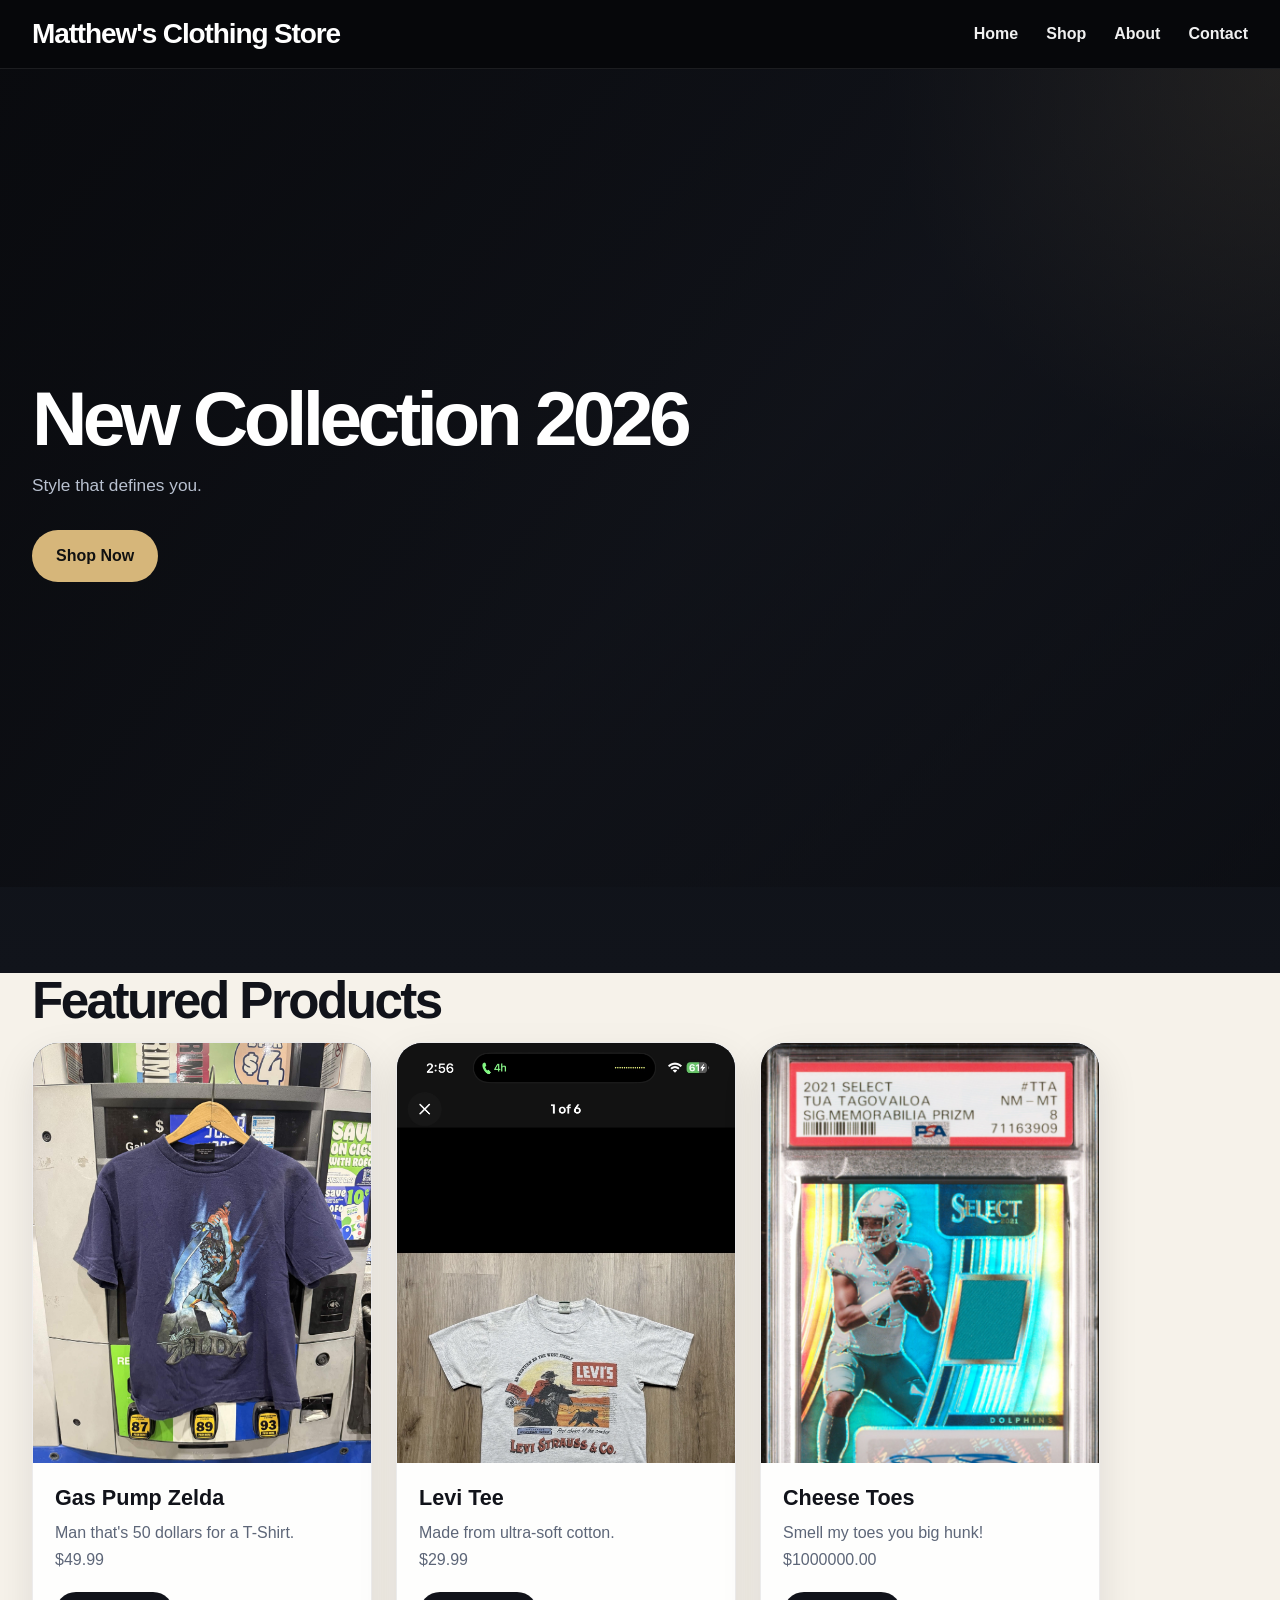
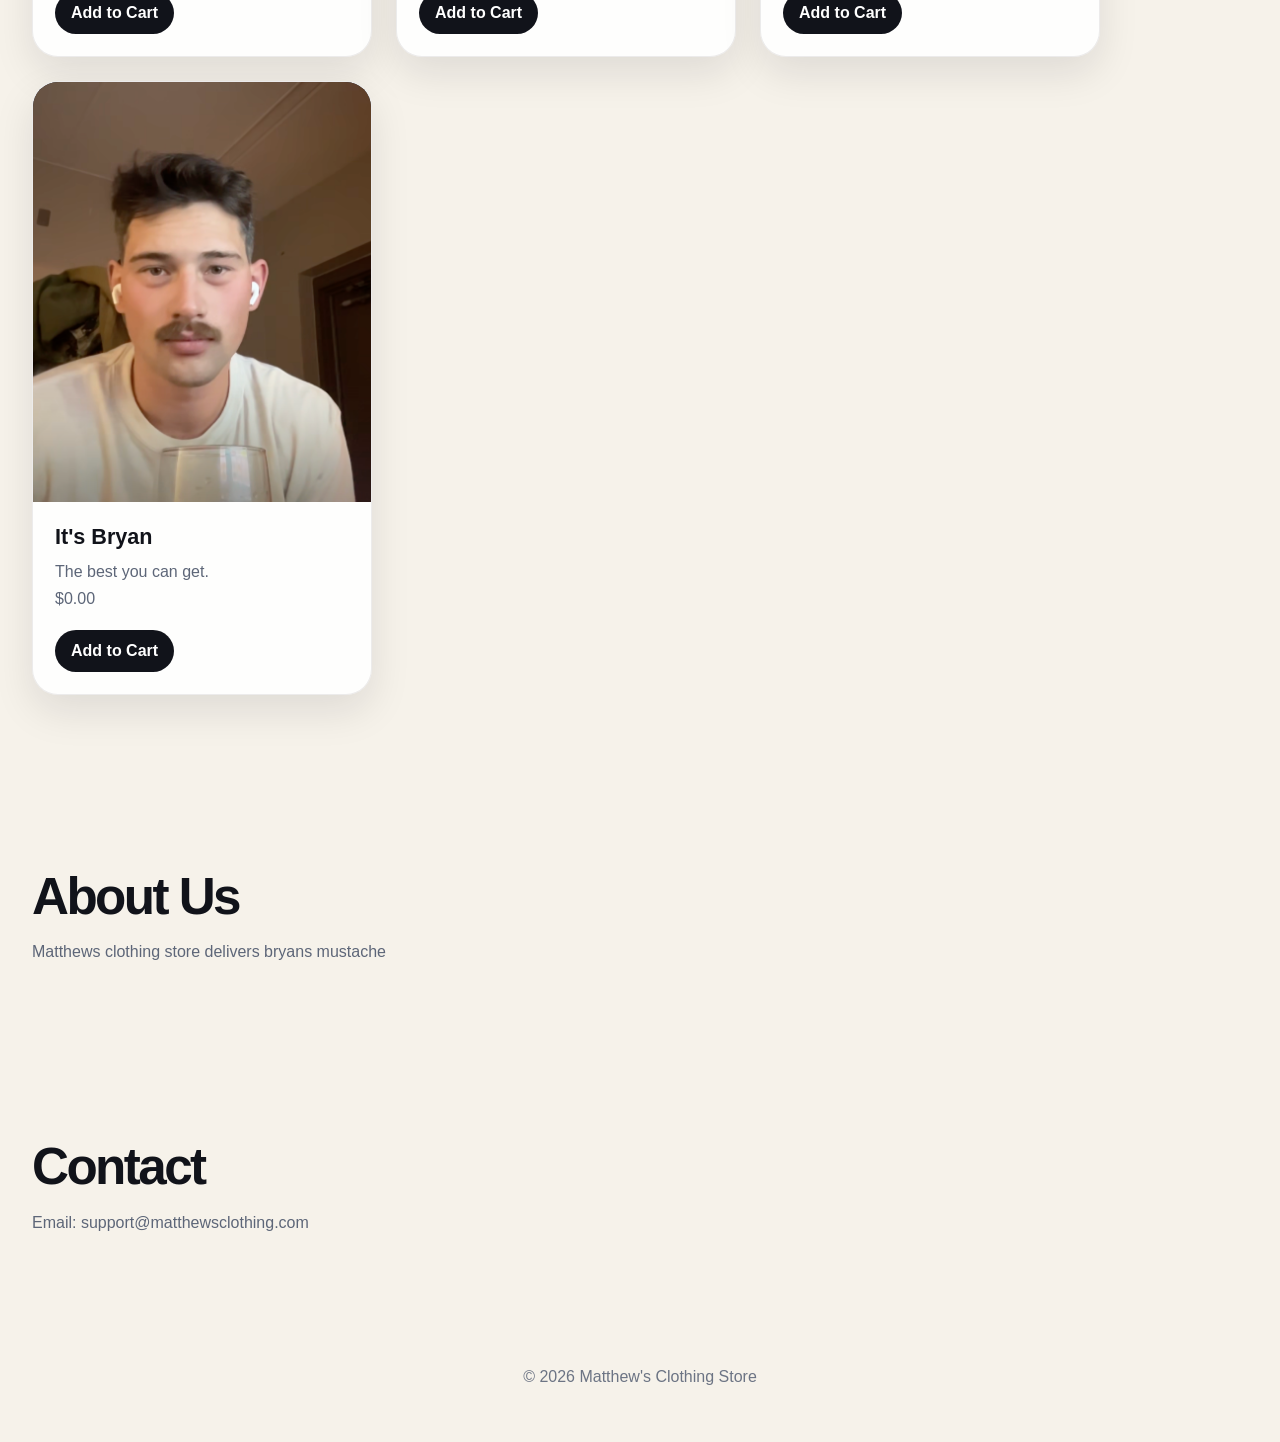
==== index.html @ f65e83a7 "hryhr" ====
<!DOCTYPE html>
<html lang="en">
<head>
  <meta charset="UTF-8">
  <meta name="viewport" content="width=device-width, initial-scale=1.0">
  <title>Matthew's Clothing Store</title>
  <link rel="stylesheet" href="styles.css">
</head>
<body>

<header>
  <h1>Matthew's Clothing Store</h1>
  <button id="menuToggle" aria-label="Open navigation" aria-expanded="false">☰</button>
  <nav id="siteNav">
    <a href="#">Home</a>
    <a href="#products">Shop</a>
    <a href="#about">About</a>
    <a href="#contact">Contact</a>
  </nav>
</header>

<!-- HERO SECTION WITH OVERLAY -->
<section class="hero">
  <div class="overlay"></div>
  <h2>New Collection 2026</h2>
  <p>Style that defines you.</p>
  <button onclick="scrollToProducts()">Shop Now</button>
</section>

<!-- PRODUCTS -->
<section id="products">
  <h2>Featured Products</h2>
  <div class="product-grid">
    <div class="product">
      <img src="images/gas pump.jpg" alt="Featured product" loading="lazy">
      <h3>Featured Item</h3>
      <p>$49.99</p>
      <button>Add to Cart</button>
    </div>

    <!-- Duplicate this block or add more products as needed -->
    <div class="product">
      <img src="images/pic1.png" alt="Another product" loading="lazy">
      <h3>Another Item</h3>
      <p>$59.99</p>
      <button>Add to Cart</button>
    </div>
  </div>
</section>

<!-- ABOUT -->
<section id="about">
  <h2>About Us</h2>
  <p>Matthews clothing store delivers bryans mustache</p>
</section>

<!-- CONTACT -->
<section id="contact">
  <h2>Contact</h2>
  <p>Email: support@matthewsclothing.com</p>
</section>

<footer>
  <p>© 2026 Matthew's Clothing Store</p>
</footer>

<script src="script.js"></script>
</body>
</html>
---- styles.css ----
:root {
    --bg: #0a0a0c;
    --bg-soft: #121317;
    --panel: #151821;
    --panel-2: #1b1f2a;
    --text: #f5f7fb;
    --muted: #b8c0cf;
    --dark-text: #11131a;
    --dark-muted: #5d6678;
    --accent: #d6b67a;
    --accent-hover: #e6c992;
    --line: rgba(255, 255, 255, 0.09);
    --surface: #f6f2ea;
    --white: #ffffff;
    --shadow: 0 18px 45px rgba(0, 0, 0, 0.18);
}

* {
    box-sizing: border-box;
}

html {
    scroll-behavior: smooth;
}

body {
    margin: 0;
    font-family: "Inter", Arial, sans-serif;
    background: linear-gradient(180deg, #0b0c10 0%, #11141b 32%, #f6f2ea 32%, #f6f2ea 100%);
    color: var(--text);
}

a {
    text-decoration: none;
    color: inherit;
}

button {
    font: inherit;
}

img {
    display: block;
    max-width: 100%;
}

header {
    position: sticky;
    top: 0;
    z-index: 1000;
    display: flex;
    align-items: center;
    justify-content: space-between;
    gap: 20px;
    padding: 18px 32px;
    background: rgba(7, 8, 11, 0.96);
    border-bottom: 1px solid var(--line);
}

header h1 {
    margin: 0;
    font-size: 1.75rem;
    font-weight: 800;
    letter-spacing: -0.04em;
    color: var(--white);
}

#siteNav {
    display: flex;
    align-items: center;
    gap: 28px;
}

#siteNav a {
    position: relative;
    color: rgba(255, 255, 255, 0.94);
    font-weight: 600;
    transition: color 0.2s ease;
}

#siteNav a:hover,
#siteNav a:focus-visible {
    color: var(--accent-hover);
}

#siteNav a::after {
    content: "";
    position: absolute;
    left: 0;
    bottom: -8px;
    width: 100%;
    height: 2px;
    background: var(--accent);
    transform: scaleX(0);
    transform-origin: left;
    transition: transform 0.2s ease;
}

#siteNav a:hover::after,
#siteNav a:focus-visible::after {
    transform: scaleX(1);
}

#menuToggle {
    display: none;
    align-items: center;
    justify-content: center;
    width: 42px;
    height: 42px;
    border-radius: 12px;
    border: 1px solid rgba(255, 255, 255, 0.14);
    background: rgba(255, 255, 255, 0.06);
    color: var(--white);
    cursor: pointer;
}

section {
    padding: 88px 32px;
}

#products,
#about,
#contact {
    color: var(--dark-text);
}

#products h2,
#about h2,
#contact h2 {
    margin: 0 0 16px;
    font-size: clamp(2rem, 4vw, 3.5rem);
    line-height: 1;
    letter-spacing: -0.05em;
    color: var(--dark-text);
}

#about p,
#contact p,
.product p {
    margin: 0;
    color: var(--dark-muted);
    line-height: 1.7;
}

.overlay {
    display: none;
}

.hero {
    position: relative;
    display: flex;
    flex-direction: column;
    justify-content: center;
    align-items: flex-start;
    min-height: calc(100vh - 82px);
    padding: 72px 32px 64px;
    background:
        linear-gradient(120deg, rgba(8, 9, 12, 0.88), rgba(8, 9, 12, 0.55)),
        radial-gradient(circle at top right, rgba(214, 182, 122, 0.26), transparent 26%),
        linear-gradient(135deg, #151822 0%, #232836 55%, #12151d 100%);
}

.hero h2 {
    margin: 0 0 16px;
    font-size: clamp(3rem, 6vw, 5.5rem);
    line-height: 0.95;
    letter-spacing: -0.06em;
    color: var(--white);
}

.hero p {
    margin: 0;
    max-width: 560px;
    color: var(--muted);
    font-size: 1.08rem;
    line-height: 1.7;
}

.hero button {
    margin-top: 30px;
    display: inline-flex;
    align-items: center;
    justify-content: center;
    min-height: 52px;
    padding: 0 24px;
    border: 0;
    border-radius: 999px;
    background: var(--accent);
    color: #111;
    font-weight: 800;
    cursor: pointer;
    transition: transform 0.2s ease, background 0.2s ease;
}

.hero button:hover,
.hero button:focus-visible {
    transform: translateY(-2px);
    background: var(--accent-hover);
}

.product-grid {
    display: grid;
    grid-template-columns: repeat(auto-fit, minmax(280px, 340px));
    gap: 24px;
    justify-content: start;
    align-items: start;
}

.product {
    overflow: hidden;
    border-radius: 26px;
    background: rgba(255, 255, 255, 0.9);
    border: 1px solid rgba(17, 19, 26, 0.08);
    box-shadow: 0 16px 40px rgba(17, 19, 26, 0.1);
    transition: transform 0.22s ease, box-shadow 0.22s ease;
}

.product:hover {
    transform: translateY(-8px);
    box-shadow: 0 26px 50px rgba(17, 19, 26, 0.15);
}

.product img {
    width: 100%;
    height: 420px;
    object-fit: cover;
    object-position: center top;
    background: linear-gradient(160deg, #181b24 0%, #2b3141 100%);
}

.product h3 {
    margin: 0;
    padding: 22px 22px 8px;
    font-size: 1.35rem;
    color: var(--dark-text);
}

.product p {
    padding: 0 22px;
}

.product button {
    margin: 18px 22px 22px;
    border: 0;
    border-radius: 999px;
    padding: 12px 16px;
    background: #11131a;
    color: var(--white);
    font-weight: 700;
    cursor: pointer;
}

footer {
    padding: 28px 32px 40px;
    color: #6c7484;
    text-align: center;
}

@media (max-width: 1100px) {
    .product-grid {
        grid-template-columns: repeat(2, minmax(280px, 1fr));
    }
}

@media (max-width: 760px) {
    header {
        padding: 16px 18px;
        flex-wrap: wrap;
    }

    header h1 {
        font-size: 1.35rem;
    }

    #menuToggle {
        display: inline-flex;
        margin-left: auto;
    }

    #siteNav {
        width: 100%;
        flex-wrap: wrap;
        gap: 14px;
        padding-top: 12px;
    }

    .hero,
    #products,
    #about,
    #contact {
        padding-left: 18px;
        padding-right: 18px;
    }

    .hero {
        min-height: auto;
        padding-top: 42px;
    }

    .product-grid {
        grid-template-columns: 1fr;
    }

    .product {
        max-width: 100%;
    }

    .product img {
        height: 360px;
    }

    footer {
        padding-left: 18px;
        padding-right: 18px;
    }
}
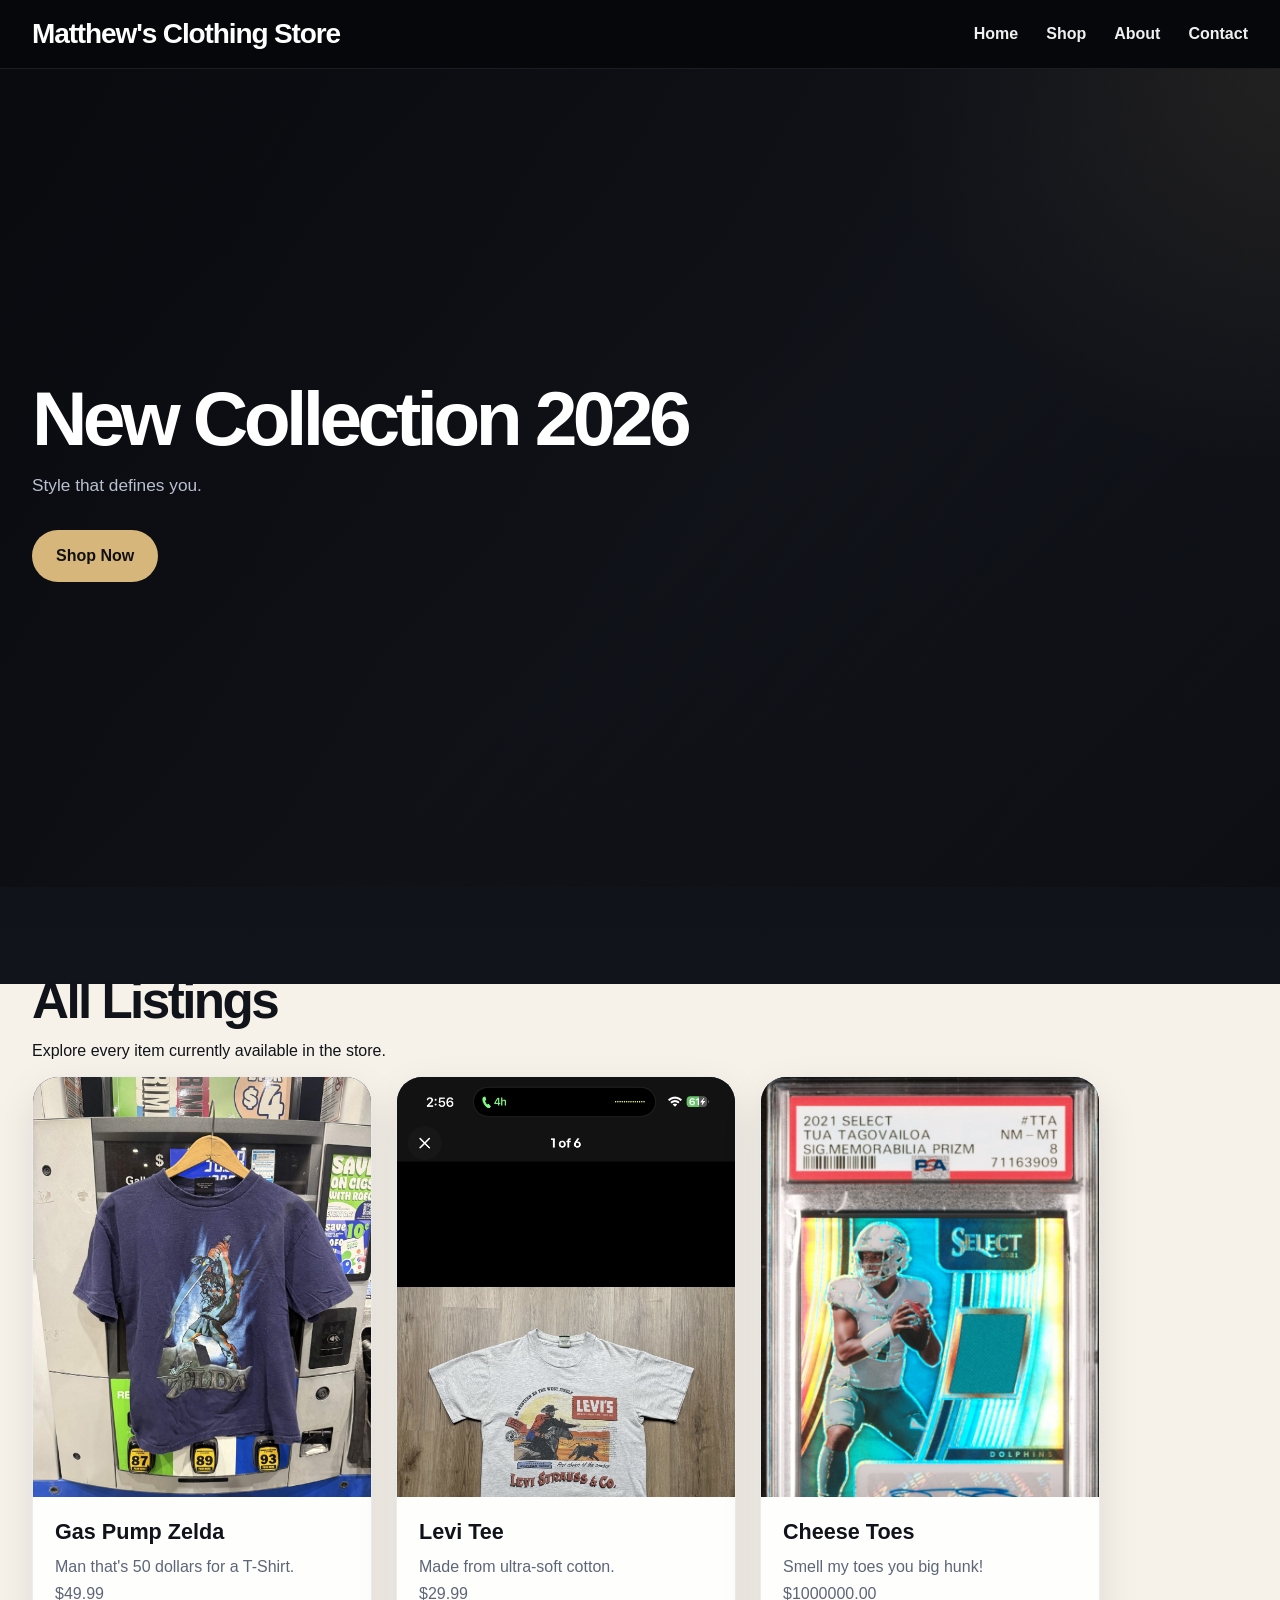
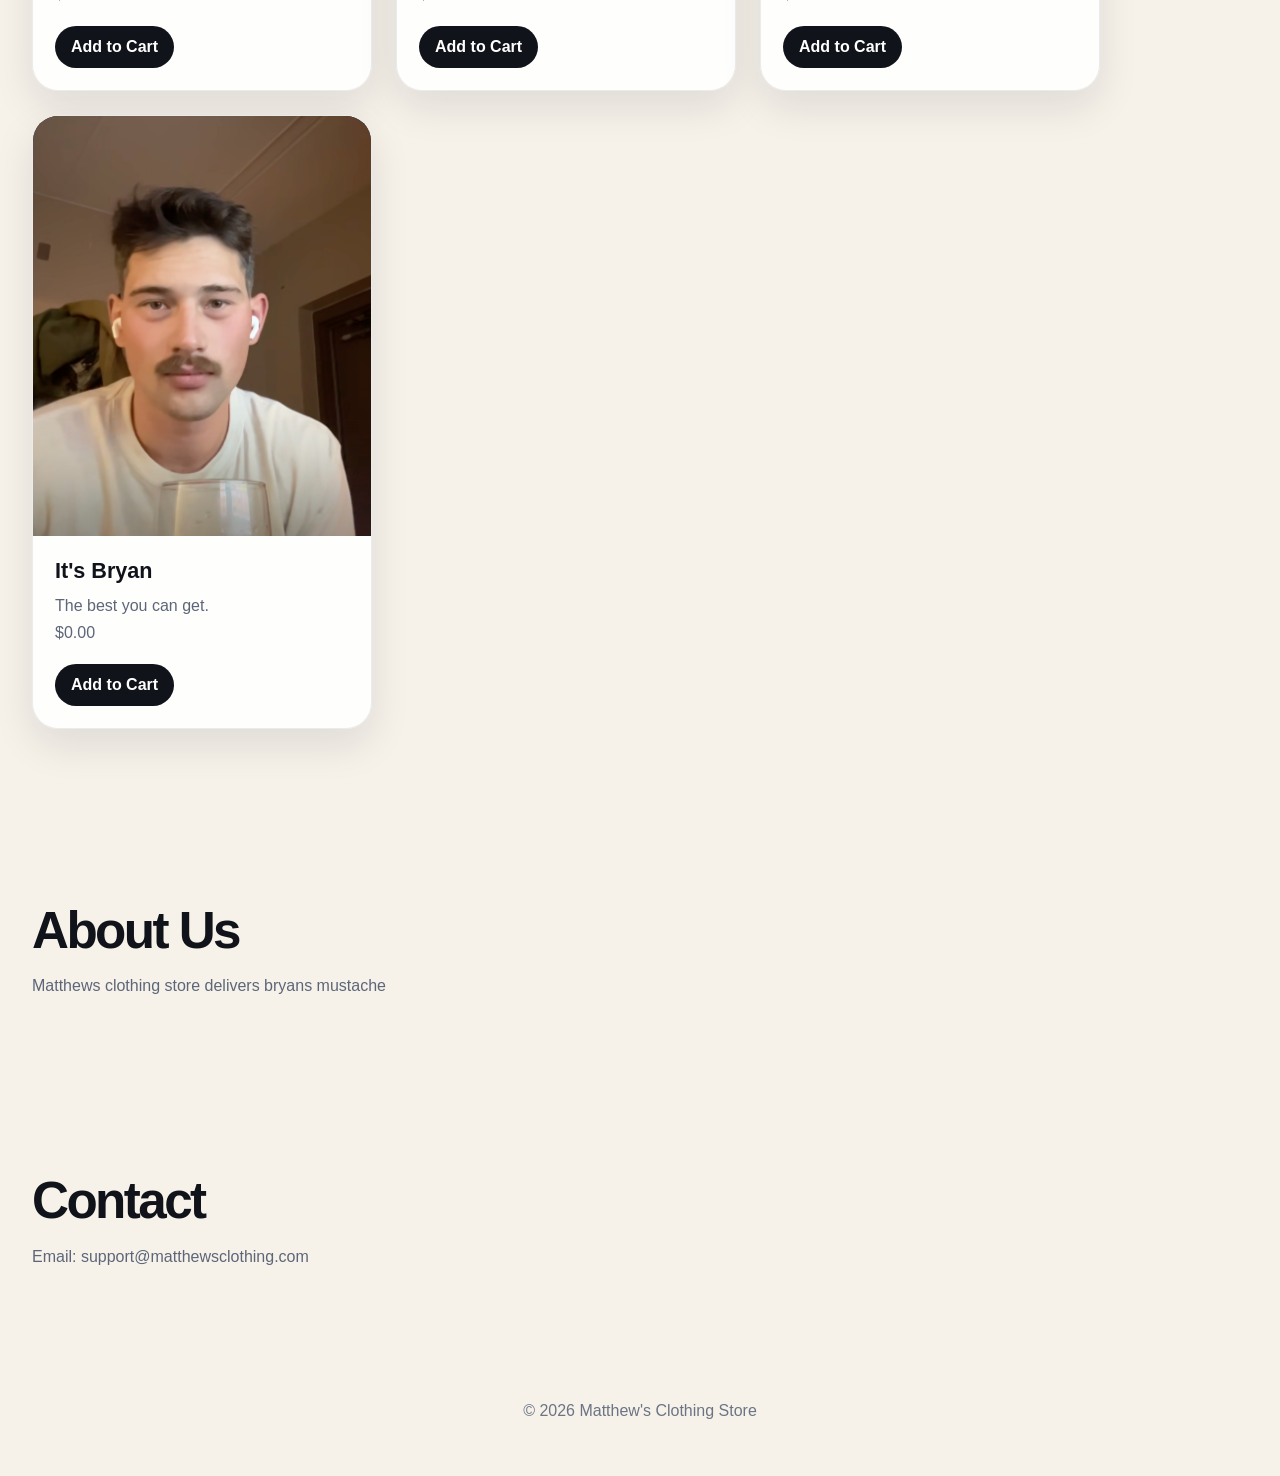
==== commit 273a2961: "hgh" ====
--- a/index.html
+++ b/index.html
@@ -29,22 +29,10 @@
 
 <!-- PRODUCTS -->
 <section id="products">
-  <h2>Featured Products</h2>
+  <h2>All Listings</h2>
+  <p>Explore every item currently available in the store.</p>
   <div class="product-grid">
-    <div class="product">
-      <img src="images/gas pump.jpg" alt="Featured product" loading="lazy">
-      <h3>Featured Item</h3>
-      <p>$49.99</p>
-      <button>Add to Cart</button>
-    </div>
-
-    <!-- Duplicate this block or add more products as needed -->
-    <div class="product">
-      <img src="images/pic1.png" alt="Another product" loading="lazy">
-      <h3>Another Item</h3>
-      <p>$59.99</p>
-      <button>Add to Cart</button>
-    </div>
+    <p class="loading">Loading listings...</p>
   </div>
 </section>
 
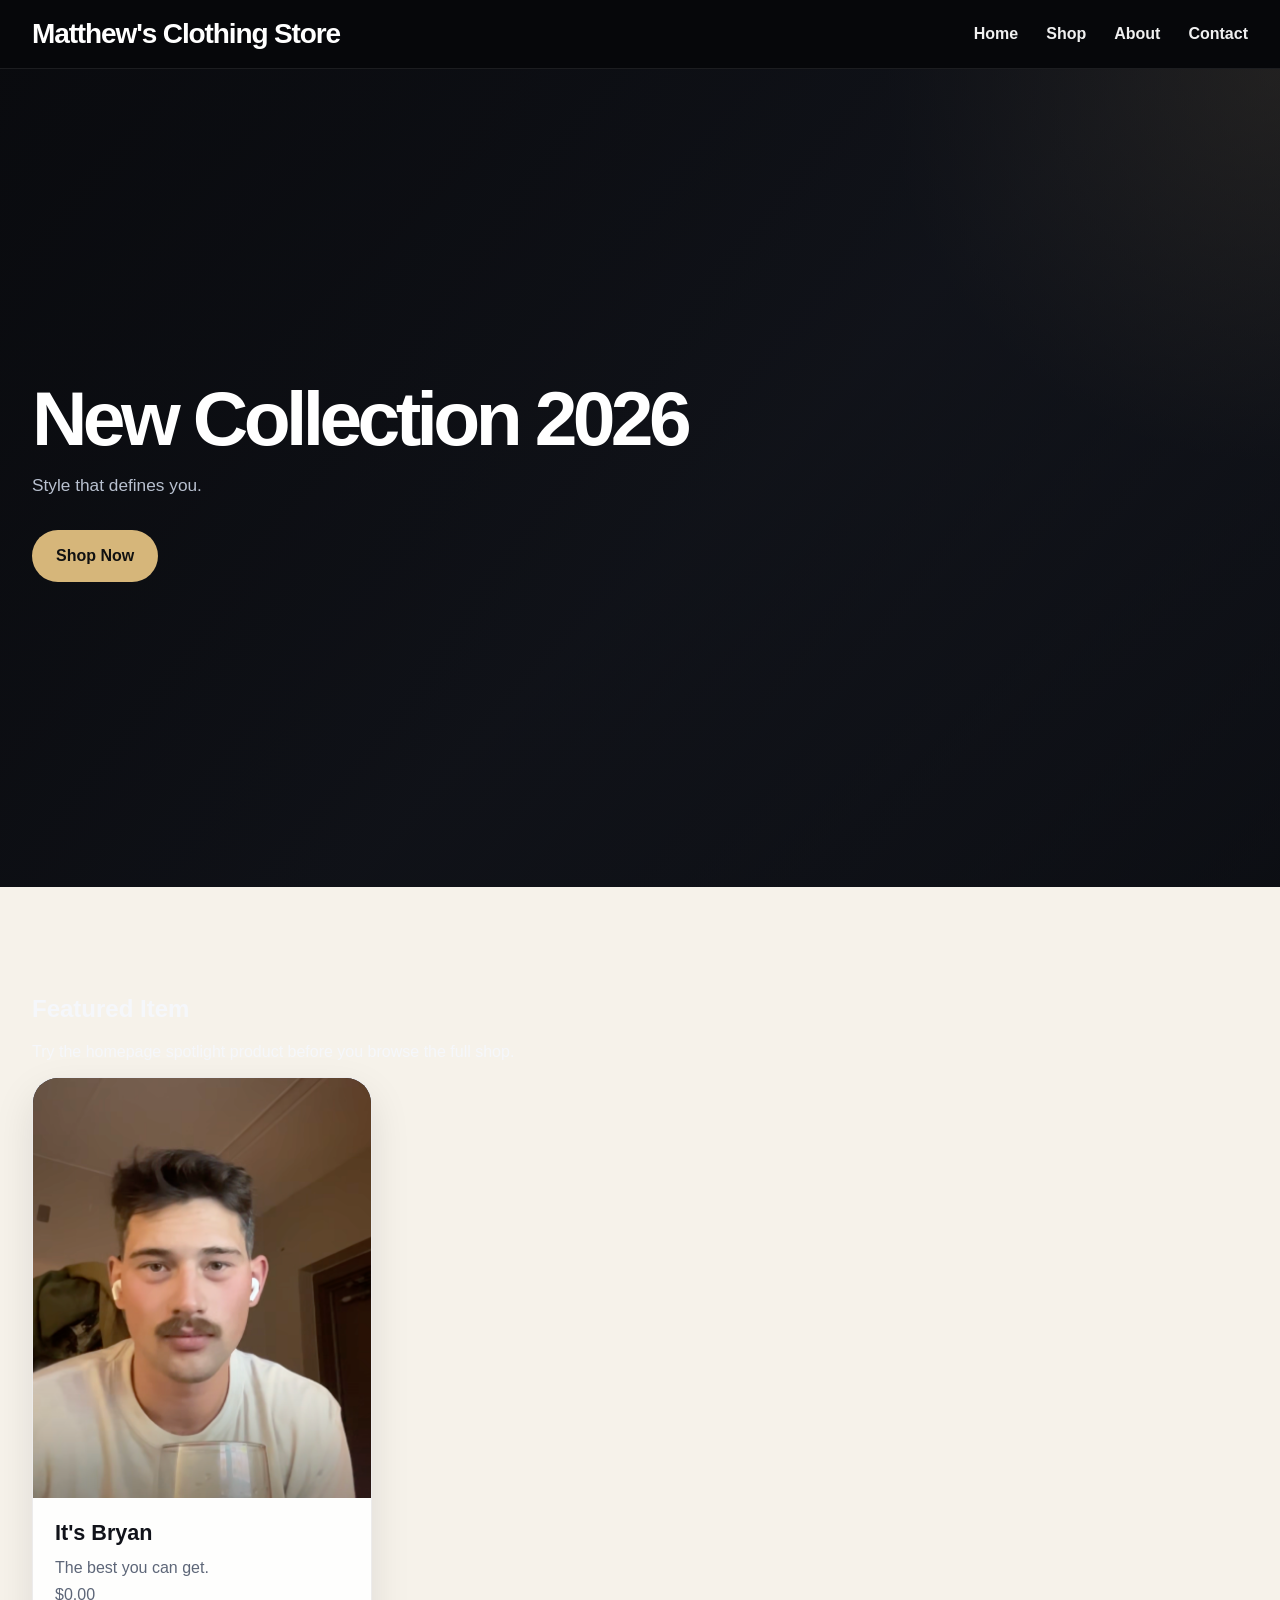
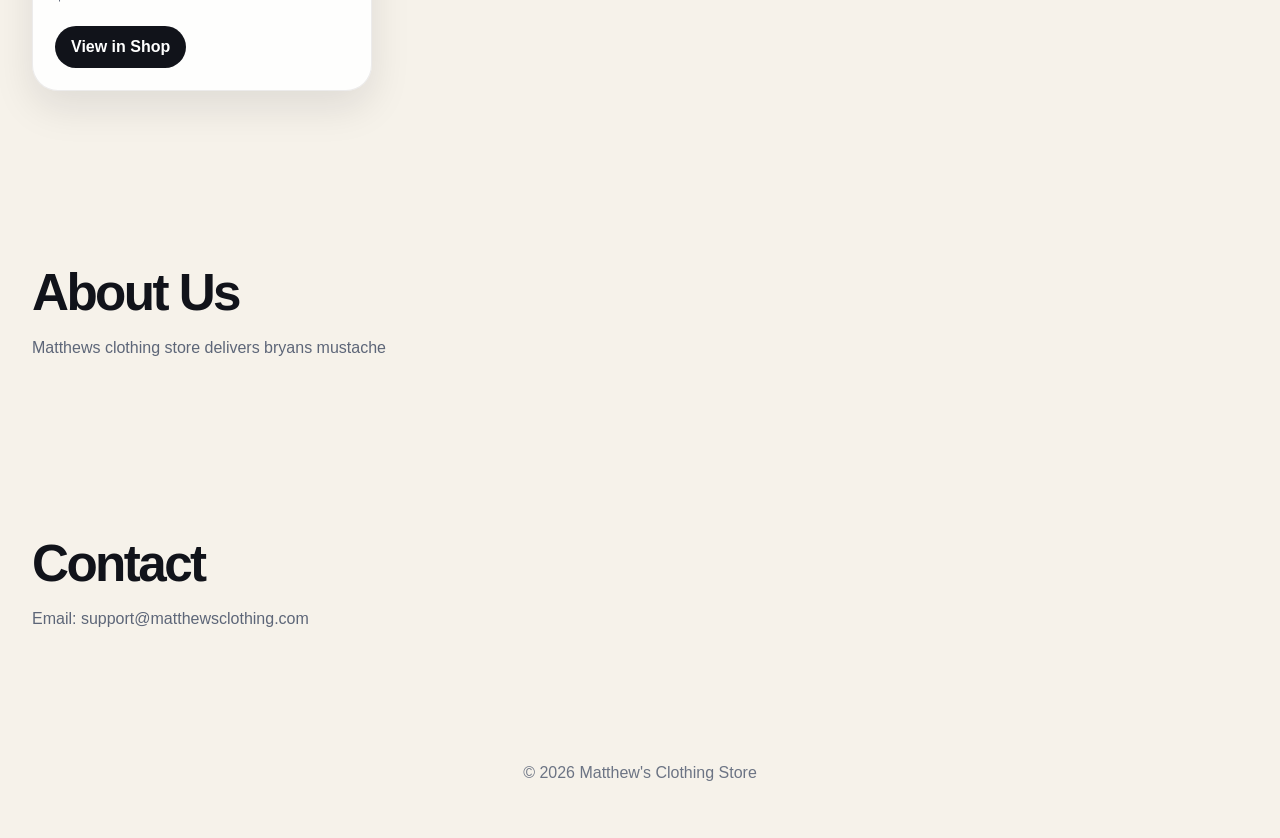
==== commit f26106ed: "Its bryan featured page" ====
--- a/index.html
+++ b/index.html
@@ -13,7 +13,7 @@
   <button id="menuToggle" aria-label="Open navigation" aria-expanded="false">☰</button>
   <nav id="siteNav">
     <a href="#">Home</a>
-    <a href="#products">Shop</a>
+    <a href="shop.html">Shop</a>
     <a href="#about">About</a>
     <a href="#contact">Contact</a>
   </nav>
@@ -24,15 +24,15 @@
   <div class="overlay"></div>
   <h2>New Collection 2026</h2>
   <p>Style that defines you.</p>
-  <button onclick="scrollToProducts()">Shop Now</button>
+  <button onclick="window.location.href='shop.html'">Shop Now</button>
 </section>
 
-<!-- PRODUCTS -->
-<section id="products">
-  <h2>All Listings</h2>
-  <p>Explore every item currently available in the store.</p>
-  <div class="product-grid">
-    <p class="loading">Loading listings...</p>
+<!-- FEATURED ITEM -->
+<section id="featured">
+  <h2>Featured Item</h2>
+  <p>Try the homepage spotlight product before you browse the full shop.</p>
+  <div class="featured-grid">
+    <p class="loading">Loading featured item...</p>
   </div>
 </section>
 
--- a/styles.css
+++ b/styles.css
@@ -198,7 +198,8 @@
     background: var(--accent-hover);
 }
 
-.product-grid {
+.product-grid,
+.featured-grid {
     display: grid;
     grid-template-columns: repeat(auto-fit, minmax(280px, 340px));
     gap: 24px;
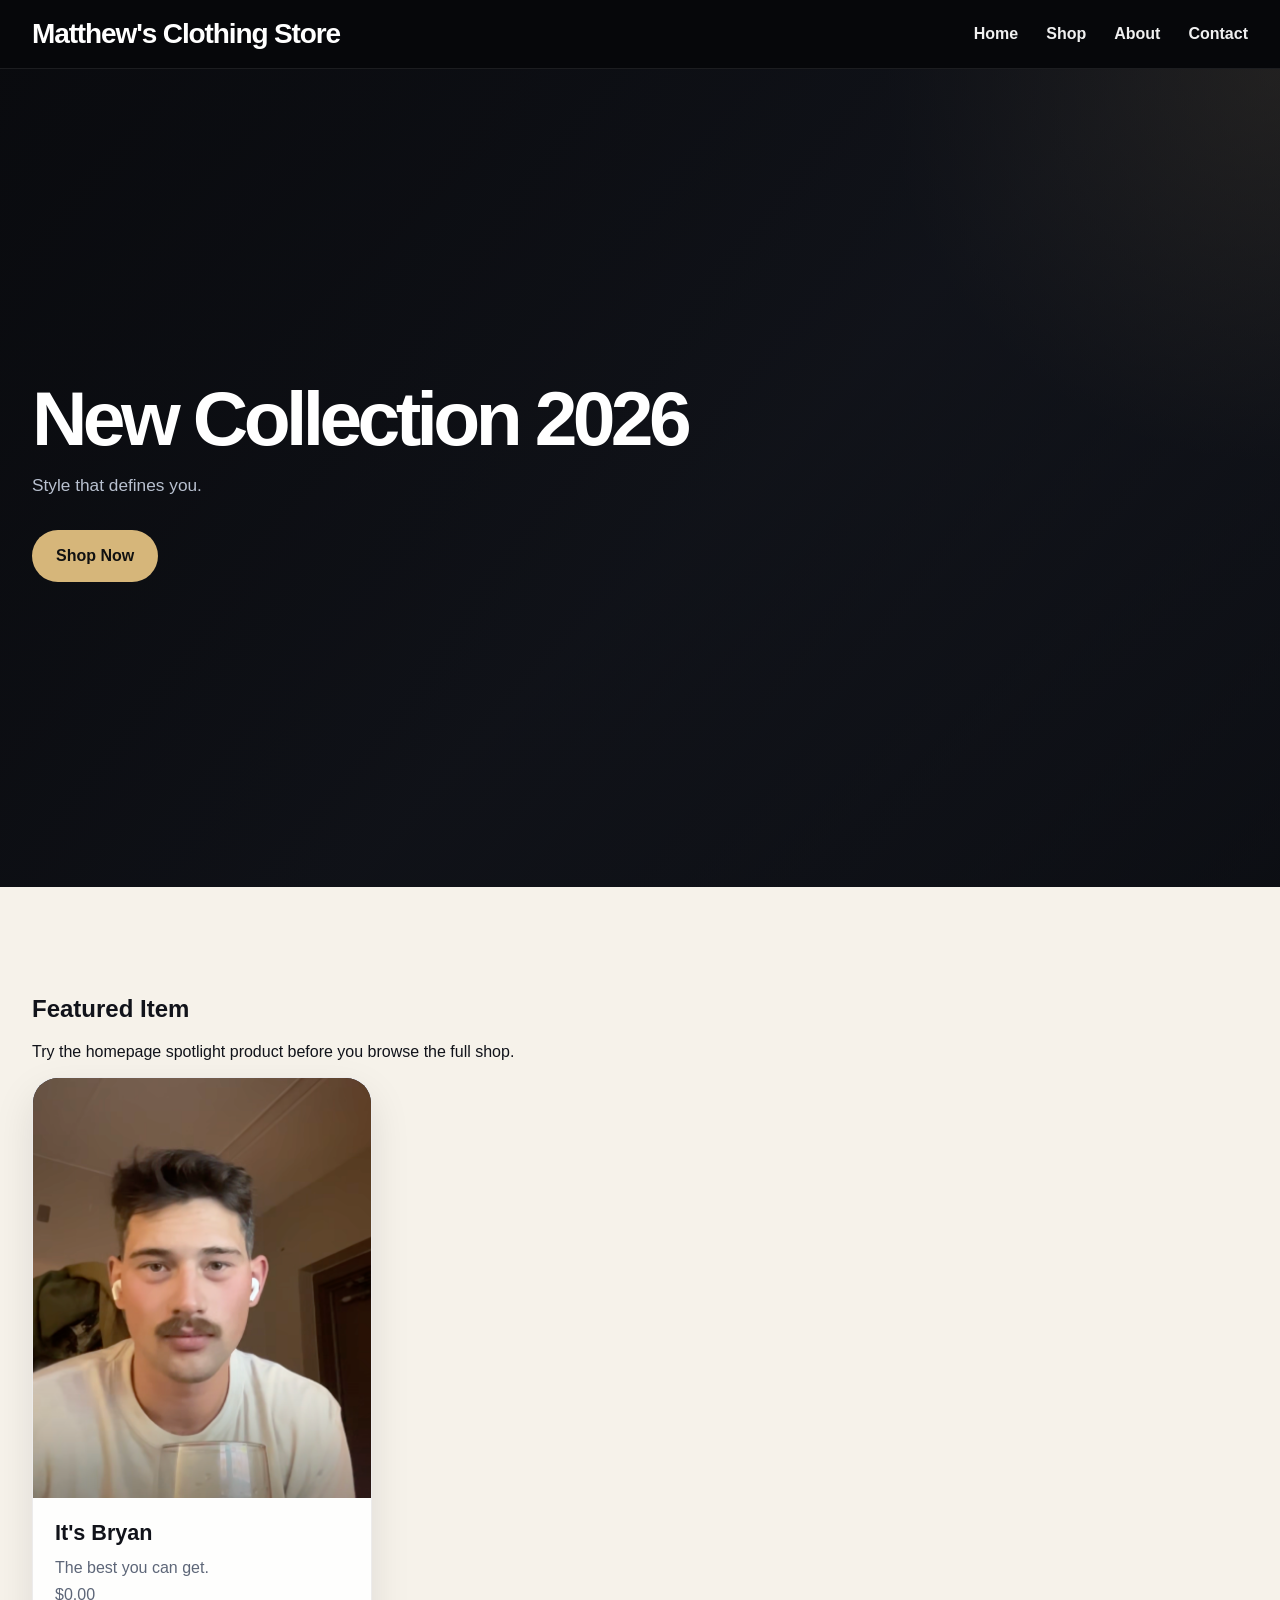
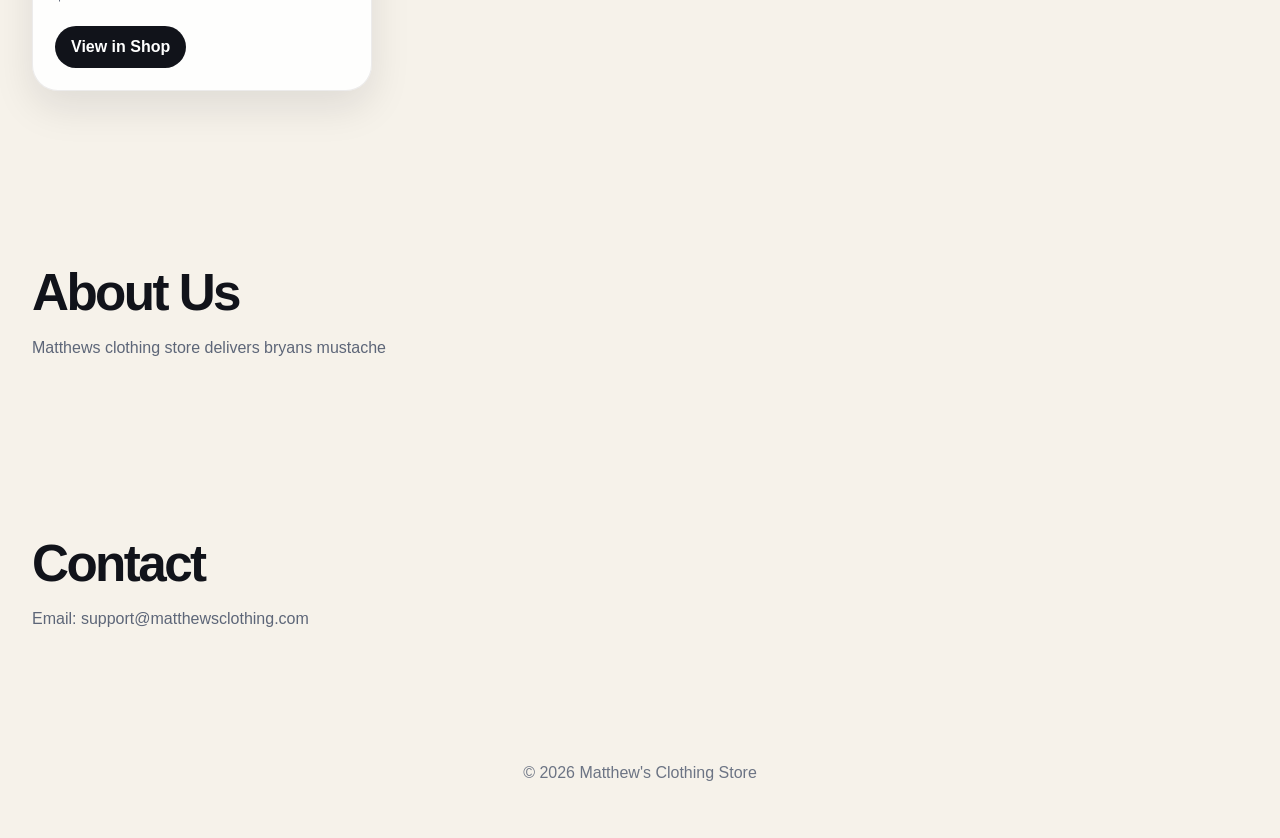
==== commit ca6398c0: "add to cart" ====
--- a/index.html
+++ b/index.html
@@ -5,6 +5,30 @@
   <meta name="viewport" content="width=device-width, initial-scale=1.0">
   <title>Matthew's Clothing Store</title>
   <link rel="stylesheet" href="styles.css">
+  <style>
+    .add-to-cart-btn {
+      background-color: black;
+      color: white;
+      border: none;
+      border-radius: 50%;
+      width: 120px;
+      height: 120px;
+      font-size: 14px;
+      font-weight: bold;
+      cursor: pointer;
+      display: flex;
+      align-items: center;
+      justify-content: center;
+      text-align: center;
+      transition: all 0.3s ease;
+      box-shadow: 0 4px 15px rgba(0,0,0,0.4);
+    }
+
+    .add-to-cart-btn:hover {
+      transform: scale(1.1);
+      box-shadow: 0 8px 25px rgba(0,0,0,0.6);
+    }
+  </style>
 </head>
 <body>
 
@@ -33,6 +57,7 @@
   <p>Try the homepage spotlight product before you browse the full shop.</p>
   <div class="featured-grid">
     <p class="loading">Loading featured item...</p>
+    <button class="add-to-cart-btn">Add to Cart</button>
   </div>
 </section>
 
--- a/styles.css
+++ b/styles.css
@@ -119,6 +119,7 @@
 }
 
 #products,
+#featured,
 #about,
 #contact {
     color: var(--dark-text);
@@ -174,6 +175,8 @@
     color: var(--muted);
     font-size: 1.08rem;
     line-height: 1.7;
+    word-wrap: break-word;
+    overflow-wrap: break-word;
 }
 
 .hero button {
@@ -234,10 +237,21 @@
     padding: 22px 22px 8px;
     font-size: 1.35rem;
     color: var(--dark-text);
+    word-wrap: break-word;
+    overflow-wrap: break-word;
 }
 
 .product p {
     padding: 0 22px;
+    word-wrap: break-word;
+    overflow-wrap: break-word;
+}
+
+.loading {
+    color: var(--dark-text);
+    font-style: italic;
+    word-wrap: break-word;
+    overflow-wrap: break-word;
 }
 
 .product button {
@@ -251,6 +265,16 @@
     cursor: pointer;
 }
 
+.view-shop-btn {
+    background: var(--accent);
+    color: #111;
+}
+
+.view-shop-btn:hover,
+.view-shop-btn:focus-visible {
+    background: var(--accent-hover);
+}
+
 footer {
     padding: 28px 32px 40px;
     color: #6c7484;
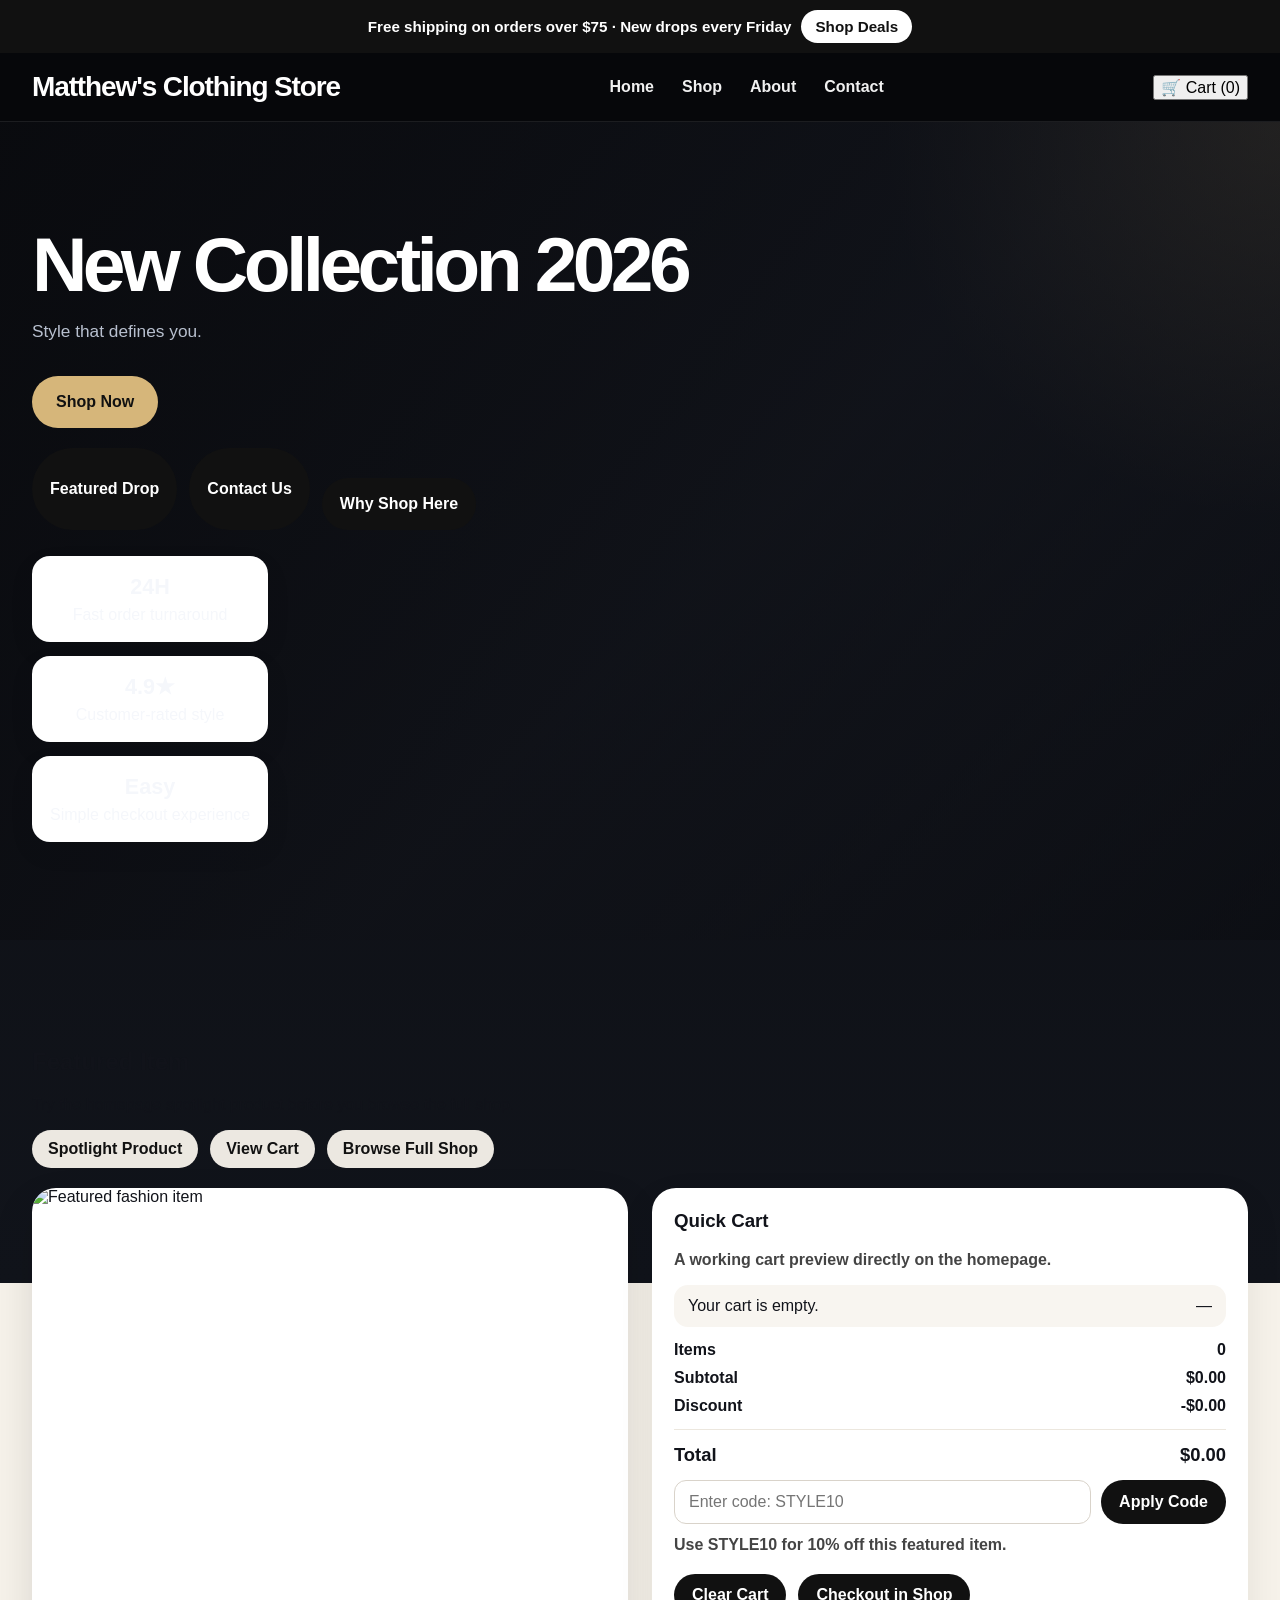
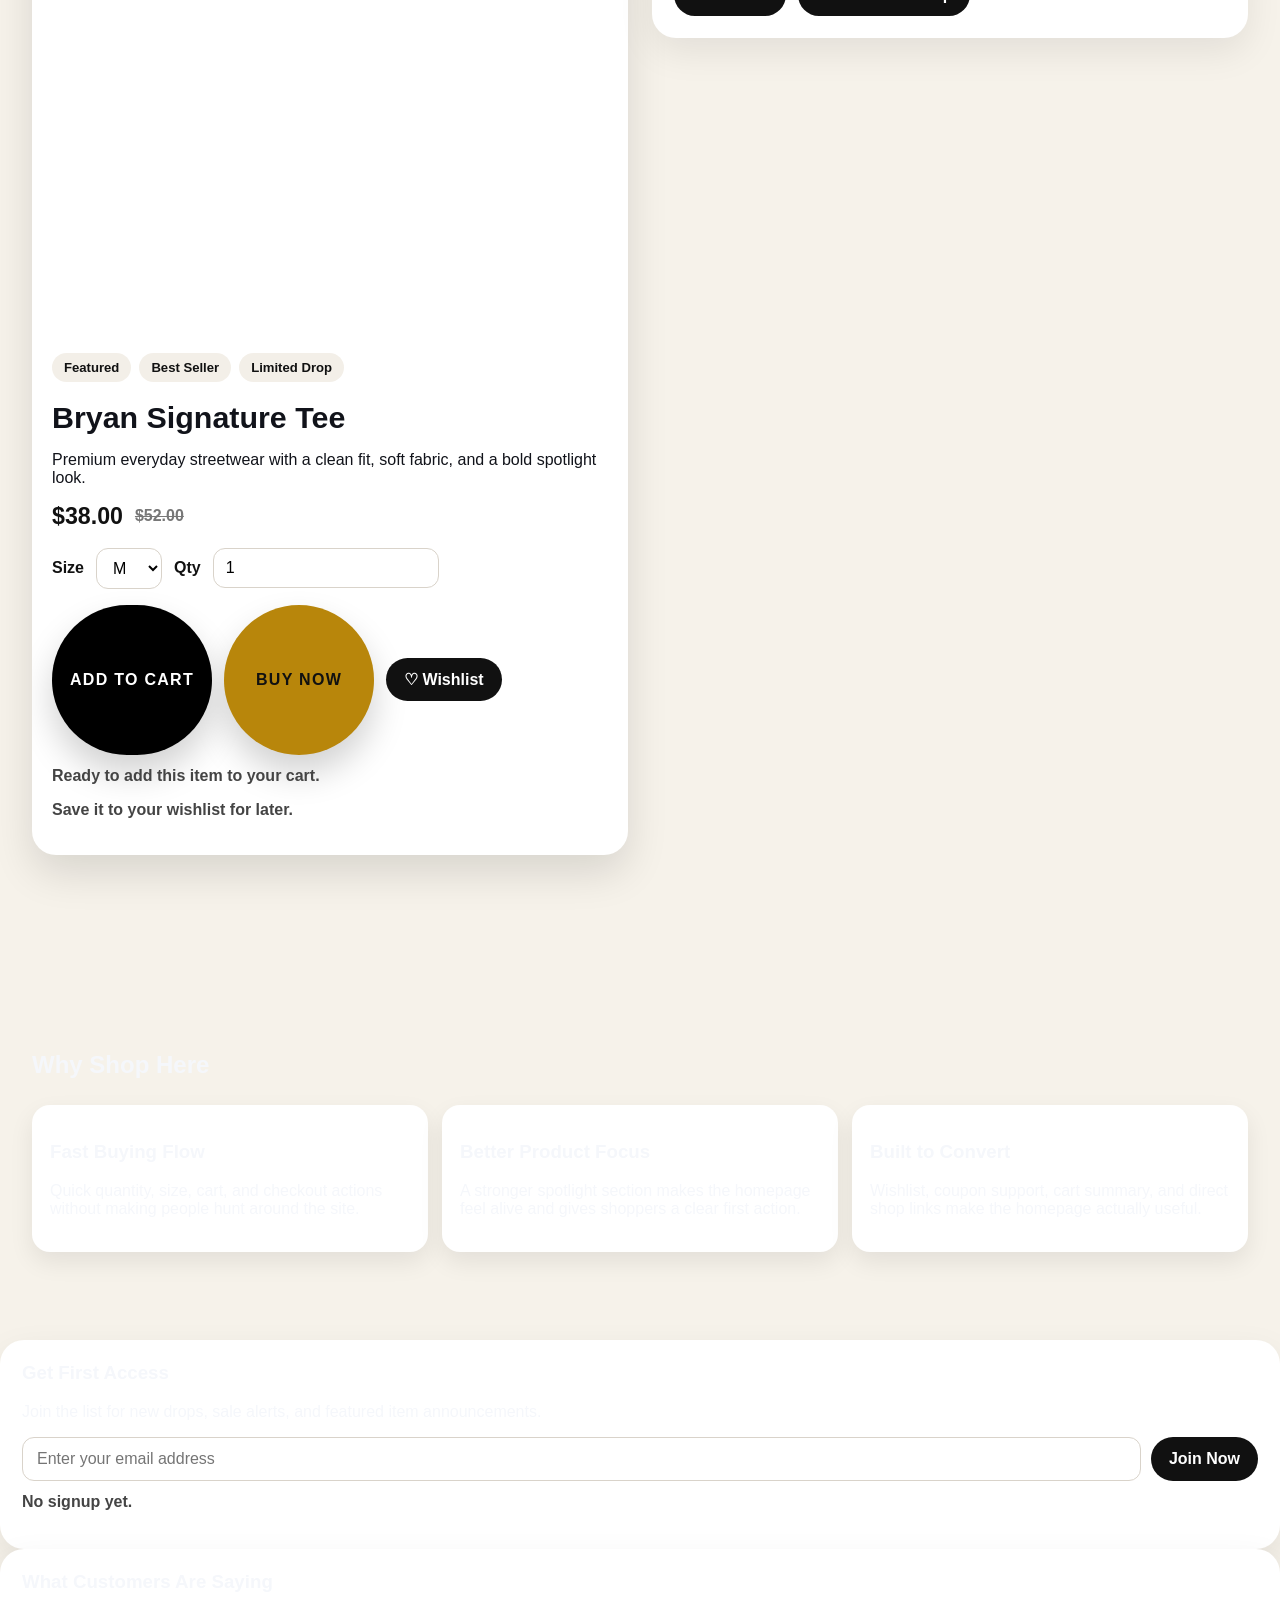
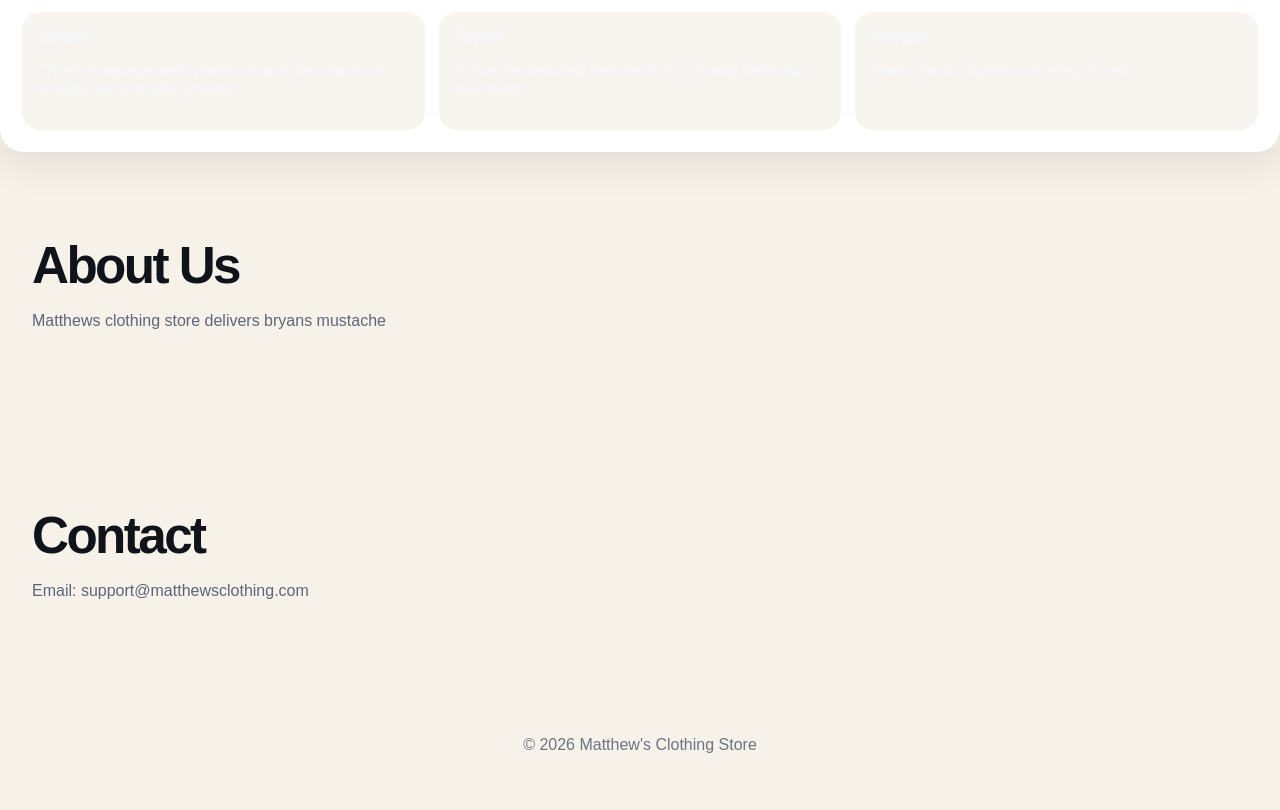
==== commit 2ecf3244: "whole bunch of new features" ====
--- a/index.html
+++ b/index.html
@@ -6,31 +6,355 @@
   <title>Matthew's Clothing Store</title>
   <link rel="stylesheet" href="styles.css">
   <style>
-    .add-to-cart-btn {
-      background-color: black;
-      color: white;
-      border: none;
-      border-radius: 50%;
-      width: 120px;
-      height: 120px;
-      font-size: 14px;
-      font-weight: bold;
+    .promo-bar {
+      display: flex;
+      justify-content: center;
+      align-items: center;
+      gap: 10px;
+      padding: 10px 16px;
+      background: #111;
+      color: #fff;
+      font-size: 0.95rem;
+      font-weight: 700;
+      text-align: center;
+    }
+
+    .promo-bar button {
+      background: #fff;
+      color: #111;
+      border: 0;
+      border-radius: 999px;
+      padding: 8px 14px;
+      font-weight: 700;
       cursor: pointer;
-      display: flex;
+    }
+
+    .quick-actions {
+      display: flex;
+      flex-wrap: wrap;
+      gap: 12px;
+      margin: 20px 0 0;
+    }
+
+    .quick-actions button,
+    .quick-actions a {
+      text-decoration: none;
+      border: 0;
+      border-radius: 999px;
+      padding: 12px 18px;
+      background: #111;
+      color: #fff;
+      font-weight: 700;
+      cursor: pointer;
+      display: inline-flex;
+      align-items: center;
+      justify-content: center;
+    }
+
+    .site-stats {
+      display: grid;
+      grid-template-columns: repeat(auto-fit, minmax(140px, 1fr));
+      gap: 14px;
+      margin-top: 26px;
+    }
+
+    .stat-card {
+      background: #fff;
+      border-radius: 18px;
+      padding: 18px;
+      box-shadow: 0 10px 25px rgba(0, 0, 0, 0.08);
+      text-align: center;
+    }
+
+    .stat-card strong {
+      display: block;
+      font-size: 1.35rem;
+      margin-bottom: 6px;
+    }
+
+    .featured-toolbar {
+      display: flex;
+      flex-wrap: wrap;
+      gap: 12px;
+      margin: 16px 0 20px;
+    }
+
+    .featured-toolbar button {
+      border: 0;
+      border-radius: 999px;
+      padding: 10px 16px;
+      background: #ece8e1;
+      color: #111;
+      font-weight: 700;
+      cursor: pointer;
+    }
+
+    .featured-grid {
+      display: grid;
+      grid-template-columns: repeat(auto-fit, minmax(280px, 1fr));
+      gap: 24px;
+      align-items: start;
+    }
+
+    .featured-panel,
+    .cart-panel,
+    .newsletter-panel,
+    .testimonials-panel {
+      background: #fff;
+      border-radius: 24px;
+      padding: 22px;
+      box-shadow: 0 14px 36px rgba(0, 0, 0, 0.08);
+    }
+
+    .featured-product-card {
+      overflow: hidden;
+      border-radius: 24px;
+      background: #fff;
+      box-shadow: 0 18px 42px rgba(0, 0, 0, 0.12);
+    }
+
+    .featured-product-card img {
+      width: 100%;
+      height: auto;
+      display: block;
+      aspect-ratio: 4 / 5;
+      object-fit: cover;
+    }
+
+    .featured-product-content {
+      padding: 20px;
+    }
+
+    .featured-product-content h3 {
+      margin: 0 0 10px;
+      font-size: 1.9rem;
+    }
+
+    .price-row {
+      display: flex;
+      align-items: center;
+      gap: 12px;
+      margin: 12px 0 18px;
+      flex-wrap: wrap;
+    }
+
+    .current-price {
+      font-size: 1.45rem;
+      font-weight: 800;
+      color: #111;
+    }
+
+    .old-price {
+      color: #777;
+      text-decoration: line-through;
+      font-weight: 600;
+    }
+
+    .badge-row {
+      display: flex;
+      flex-wrap: wrap;
+      gap: 8px;
+      margin-bottom: 18px;
+    }
+
+    .badge-row span {
+      background: #f3efe8;
+      color: #111;
+      border-radius: 999px;
+      padding: 7px 12px;
+      font-size: 0.82rem;
+      font-weight: 700;
+    }
+
+    .purchase-controls {
+      display: flex;
+      flex-wrap: wrap;
+      align-items: center;
+      gap: 12px;
+      margin-top: 16px;
+    }
+
+    .purchase-controls label {
+      font-weight: 700;
+      color: #111;
+    }
+
+    .purchase-controls select,
+    .purchase-controls input {
+      border: 1px solid #d9d3ca;
+      border-radius: 12px;
+      padding: 10px 12px;
+      font: inherit;
+      background: #fff;
+    }
+
+    .add-to-cart-btn,
+    .buy-now-btn,
+    .wishlist-btn,
+    .clear-cart-btn,
+    .apply-code-btn,
+    .newsletter-panel button,
+    .featured-panel button,
+    .cart-panel button {
+      border: 0;
+      border-radius: 999px;
+      font-weight: 800;
+      cursor: pointer;
+      transition: transform 0.18s ease, box-shadow 0.18s ease, background 0.18s ease;
+    }
+
+    .add-to-cart-btn,
+    .buy-now-btn {
+      min-width: 150px;
+      min-height: 150px;
+      padding: 18px;
+      background: #000;
+      color: #fff;
+      display: inline-flex;
       align-items: center;
       justify-content: center;
       text-align: center;
-      transition: all 0.3s ease;
-      box-shadow: 0 4px 15px rgba(0,0,0,0.4);
-    }
-
-    .add-to-cart-btn:hover {
-      transform: scale(1.1);
-      box-shadow: 0 8px 25px rgba(0,0,0,0.6);
+      text-transform: uppercase;
+      letter-spacing: 0.08em;
+      box-shadow: 0 18px 34px rgba(0, 0, 0, 0.18);
+    }
+
+    .buy-now-btn {
+      background: #b8860b;
+      color: #111;
+    }
+
+    .wishlist-btn,
+    .clear-cart-btn,
+    .apply-code-btn,
+    .newsletter-panel button,
+    .featured-panel button,
+    .cart-panel button {
+      padding: 12px 18px;
+      background: #111;
+      color: #fff;
+    }
+
+    .add-to-cart-btn:hover,
+    .buy-now-btn:hover,
+    .wishlist-btn:hover,
+    .clear-cart-btn:hover,
+    .apply-code-btn:hover,
+    .newsletter-panel button:hover,
+    .featured-panel button:hover,
+    .cart-panel button:hover {
+      transform: translateY(-3px);
+      box-shadow: 0 12px 24px rgba(0, 0, 0, 0.16);
+    }
+
+    .cart-panel h3,
+    .newsletter-panel h3,
+    .testimonials-panel h3,
+    .featured-panel h3 {
+      margin-top: 0;
+    }
+
+    .cart-summary-line {
+      display: flex;
+      justify-content: space-between;
+      margin: 10px 0;
+      font-weight: 600;
+    }
+
+    .cart-total {
+      font-size: 1.15rem;
+      font-weight: 800;
+      margin-top: 14px;
+      padding-top: 14px;
+      border-top: 1px solid #ece7de;
+    }
+
+    .cart-items {
+      list-style: none;
+      padding: 0;
+      margin: 14px 0;
+      display: grid;
+      gap: 10px;
+    }
+
+    .cart-items li {
+      background: #f8f5f0;
+      border-radius: 14px;
+      padding: 12px 14px;
+      display: flex;
+      justify-content: space-between;
+      gap: 12px;
+      align-items: center;
+    }
+
+    .coupon-row,
+    .newsletter-form {
+      display: flex;
+      gap: 10px;
+      flex-wrap: wrap;
+      margin-top: 14px;
+    }
+
+    .coupon-row input,
+    .newsletter-form input {
+      flex: 1 1 220px;
+      border: 1px solid #d9d3ca;
+      border-radius: 12px;
+      padding: 12px 14px;
+      font: inherit;
+    }
+
+    .section-note,
+    .success-message,
+    .cart-status,
+    .wishlist-status {
+      margin-top: 12px;
+      font-weight: 600;
+      color: #444;
+    }
+
+    .testimonials-grid {
+      display: grid;
+      grid-template-columns: repeat(auto-fit, minmax(180px, 1fr));
+      gap: 14px;
+      margin-top: 16px;
+    }
+
+    .testimonial {
+      background: #f8f5f0;
+      border-radius: 18px;
+      padding: 16px;
+    }
+
+    .shop-benefits {
+      display: grid;
+      grid-template-columns: repeat(auto-fit, minmax(180px, 1fr));
+      gap: 14px;
+      margin-top: 26px;
+    }
+
+    .benefit-card {
+      background: #fff;
+      border-radius: 18px;
+      padding: 18px;
+      box-shadow: 0 10px 25px rgba(0, 0, 0, 0.08);
+    }
+
+    @media (max-width: 700px) {
+      .add-to-cart-btn,
+      .buy-now-btn {
+        min-width: 120px;
+        min-height: 120px;
+      }
     }
   </style>
 </head>
+
 <body>
+<div class="promo-bar">
+  <span>Free shipping on orders over $75 · New drops every Friday</span>
+  <button type="button" onclick="window.location.href='shop.html'">Shop Deals</button>
+</div>
 
 <header>
   <h1>Matthew's Clothing Store</h1>
@@ -41,6 +365,7 @@
     <a href="#about">About</a>
     <a href="#contact">Contact</a>
   </nav>
+  <button id="cartShortcut" type="button" aria-label="Open cart summary">🛒 Cart (<span id="cartCount">0</span>)</button>
 </header>
 
 <!-- HERO SECTION WITH OVERLAY -->
@@ -49,15 +374,129 @@
   <h2>New Collection 2026</h2>
   <p>Style that defines you.</p>
   <button onclick="window.location.href='shop.html'">Shop Now</button>
+  <div class="quick-actions">
+    <a href="#featured">Featured Drop</a>
+    <a href="#contact">Contact Us</a>
+    <button type="button" id="scrollDealsBtn">Why Shop Here</button>
+  </div>
+  <div class="site-stats">
+    <div class="stat-card"><strong>24H</strong><span>Fast order turnaround</span></div>
+    <div class="stat-card"><strong>4.9★</strong><span>Customer-rated style</span></div>
+    <div class="stat-card"><strong>Easy</strong><span>Simple checkout experience</span></div>
+  </div>
 </section>
 
 <!-- FEATURED ITEM -->
 <section id="featured">
   <h2>Featured Item</h2>
   <p>Try the homepage spotlight product before you browse the full shop.</p>
+  <div class="featured-toolbar">
+    <button type="button" id="focusFeaturedBtn">Spotlight Product</button>
+    <button type="button" id="viewCartBtn">View Cart</button>
+    <button type="button" onclick="window.location.href='shop.html'">Browse Full Shop</button>
+  </div>
   <div class="featured-grid">
-    <p class="loading">Loading featured item...</p>
-    <button class="add-to-cart-btn">Add to Cart</button>
+    <div class="featured-product-card" id="featuredCard">
+      <img src="https://images.unsplash.com/photo-1515886657613-9f3515b0c78f?auto=format&fit=crop&w=900&q=80" alt="Featured fashion item">
+      <div class="featured-product-content">
+        <div class="badge-row">
+          <span>Featured</span>
+          <span>Best Seller</span>
+          <span>Limited Drop</span>
+        </div>
+        <h3 id="featuredName">Bryan Signature Tee</h3>
+        <p id="featuredDescription">Premium everyday streetwear with a clean fit, soft fabric, and a bold spotlight look.</p>
+        <div class="price-row">
+          <span class="current-price" id="featuredPrice">$38.00</span>
+          <span class="old-price">$52.00</span>
+        </div>
+        <div class="purchase-controls">
+          <label for="sizeSelect">Size</label>
+          <select id="sizeSelect" name="sizeSelect">
+            <option value="S">S</option>
+            <option value="M" selected>M</option>
+            <option value="L">L</option>
+            <option value="XL">XL</option>
+          </select>
+          <label for="quantityInput">Qty</label>
+          <input id="quantityInput" name="quantityInput" type="number" min="1" value="1">
+        </div>
+        <div class="purchase-controls">
+          <button class="add-to-cart-btn" id="addToCartBtn" type="button">Add to Cart</button>
+          <button class="buy-now-btn" id="buyNowBtn" type="button">Buy Now</button>
+          <button class="wishlist-btn" id="wishlistBtn" type="button">♡ Wishlist</button>
+        </div>
+        <p class="cart-status" id="cartStatus">Ready to add this item to your cart.</p>
+        <p class="wishlist-status" id="wishlistStatus">Save it to your wishlist for later.</p>
+      </div>
+    </div>
+
+    <div class="cart-panel" id="cartPanel">
+      <h3>Quick Cart</h3>
+      <p class="section-note">A working cart preview directly on the homepage.</p>
+      <ul class="cart-items" id="cartItems">
+        <li><span>Your cart is empty.</span><span>—</span></li>
+      </ul>
+      <div class="cart-summary-line"><span>Items</span><span id="summaryItems">0</span></div>
+      <div class="cart-summary-line"><span>Subtotal</span><span id="summarySubtotal">$0.00</span></div>
+      <div class="cart-summary-line"><span>Discount</span><span id="summaryDiscount">$0.00</span></div>
+      <div class="cart-summary-line cart-total"><span>Total</span><span id="summaryTotal">$0.00</span></div>
+      <div class="coupon-row">
+        <input id="couponInput" type="text" placeholder="Enter code: STYLE10">
+        <button class="apply-code-btn" id="applyCouponBtn" type="button">Apply Code</button>
+      </div>
+      <p class="success-message" id="couponMessage">Use STYLE10 for 10% off this featured item.</p>
+      <div class="quick-actions">
+        <button class="clear-cart-btn" id="clearCartBtn" type="button">Clear Cart</button>
+        <button type="button" onclick="window.location.href='shop.html'">Checkout in Shop</button>
+      </div>
+    </div>
+  </div>
+</section>
+
+<section id="why-shop">
+  <h2>Why Shop Here</h2>
+  <div class="shop-benefits">
+    <div class="benefit-card">
+      <h3>Fast Buying Flow</h3>
+      <p>Quick quantity, size, cart, and checkout actions without making people hunt around the site.</p>
+    </div>
+    <div class="benefit-card">
+      <h3>Better Product Focus</h3>
+      <p>A stronger spotlight section makes the homepage feel alive and gives shoppers a clear first action.</p>
+    </div>
+    <div class="benefit-card">
+      <h3>Built to Convert</h3>
+      <p>Wishlist, coupon support, cart summary, and direct shop links make the homepage actually useful.</p>
+    </div>
+  </div>
+</section>
+
+<section class="newsletter-panel" id="newsletter">
+  <h3>Get First Access</h3>
+  <p>Join the list for new drops, sale alerts, and featured item announcements.</p>
+  <div class="newsletter-form">
+    <input type="email" id="newsletterEmail" placeholder="Enter your email address">
+    <button type="button" id="newsletterBtn">Join Now</button>
+  </div>
+  <p class="success-message" id="newsletterMessage">No signup yet.</p>
+</section>
+
+<section class="testimonials-panel">
+  <h3>What Customers Are Saying</h3>
+  <div class="testimonials-grid">
+    <div class="testimonial">
+      <strong>Jordan</strong>
+      <p>"The homepage feels premium and the checkout actions are actually smooth."</p>
+    </div>
+    <div class="testimonial">
+      <strong>Taylor</strong>
+      <p>"Love the featured item section. It finally feels like a real store."</p>
+    </div>
+    <div class="testimonial">
+      <strong>Morgan</strong>
+      <p>"Fast, clean, stylish, and easy to use."</p>
+    </div>
   </div>
 </section>
 
@@ -77,6 +516,123 @@
   <p>© 2026 Matthew's Clothing Store</p>
 </footer>
 
-<script src="script.js"></script>
+</script src="script.js"></script>
+<script>
+  const featuredProduct = {
+    name: 'Bryan Signature Tee',
+    price: 38,
+    description: 'Premium everyday streetwear with a clean fit, soft fabric, and a bold spotlight look.'
+  };
+
+  const cart = [];
+  let appliedDiscount = 0;
+
+  const cartCount = document.getElementById('cartCount');
+  const cartItems = document.getElementById('cartItems');
+  const summaryItems = document.getElementById('summaryItems');
+  const summarySubtotal = document.getElementById('summarySubtotal');
+  const summaryDiscount = document.getElementById('summaryDiscount');
+  const summaryTotal = document.getElementById('summaryTotal');
+  const cartStatus = document.getElementById('cartStatus');
+  const wishlistStatus = document.getElementById('wishlistStatus');
+  const couponMessage = document.getElementById('couponMessage');
+
+  function formatPrice(value) {
+    return `$${value.toFixed(2)}`;
+  }
+
+  function renderCart() {
+    const itemCount = cart.reduce((sum, item) => sum + item.quantity, 0);
+    const subtotal = cart.reduce((sum, item) => sum + (item.price * item.quantity), 0);
+    const discountValue = subtotal * appliedDiscount;
+    const total = subtotal - discountValue;
+
+    cartCount.textContent = itemCount;
+    summaryItems.textContent = itemCount;
+    summarySubtotal.textContent = formatPrice(subtotal);
+    summaryDiscount.textContent = `-${formatPrice(discountValue)}`;
+    summaryTotal.textContent = formatPrice(total < 0 ? 0 : total);
+
+    if (cart.length === 0) {
+      cartItems.innerHTML = '<li><span>Your cart is empty.</span><span>—</span></li>';
+      return;
+    }
+
+    cartItems.innerHTML = cart.map(item => `
+      <li>
+        <span>${item.name} · ${item.size} × ${item.quantity}</span>
+        <span>${formatPrice(item.price * item.quantity)}</span>
+      </li>
+    `).join('');
+  }
+
+  document.getElementById('addToCartBtn').addEventListener('click', () => {
+    const size = document.getElementById('sizeSelect').value;
+    const quantity = Math.max(1, Number(document.getElementById('quantityInput').value) || 1);
+    cart.push({
+      name: featuredProduct.name,
+      price: featuredProduct.price,
+      size,
+      quantity
+    });
+    cartStatus.textContent = `${featuredProduct.name} added to cart.`;
+    renderCart();
+  });
+
+  document.getElementById('buyNowBtn').addEventListener('click', () => {
+    document.getElementById('addToCartBtn').click();
+    cartStatus.textContent = 'Added to cart. Redirecting you to the full shop next.';
+    window.location.href = 'shop.html';
+  });
+
+  document.getElementById('wishlistBtn').addEventListener('click', () => {
+    wishlistStatus.textContent = `${featuredProduct.name} saved to your wishlist.`;
+  });
+
+  document.getElementById('clearCartBtn').addEventListener('click', () => {
+    cart.length = 0;
+    appliedDiscount = 0;
+    couponMessage.textContent = 'Cart cleared. Use STYLE10 for 10% off this featured item.';
+    cartStatus.textContent = 'Cart reset.';
+    renderCart();
+  });
+
+  document.getElementById('applyCouponBtn').addEventListener('click', () => {
+    const couponValue = document.getElementById('couponInput').value.trim().toUpperCase();
+    if (couponValue === 'STYLE10') {
+      appliedDiscount = 0.10;
+      couponMessage.textContent = 'Coupon applied. You just unlocked 10% off.';
+    } else {
+      appliedDiscount = 0;
+      couponMessage.textContent = 'Invalid code. Try STYLE10.';
+    }
+    renderCart();
+  });
+
+  document.getElementById('newsletterBtn').addEventListener('click', () => {
+    const email = document.getElementById('newsletterEmail').value.trim();
+    document.getElementById('newsletterMessage').textContent = email
+      ? `Thanks, ${email} is now on the list.`
+      : 'Enter an email address first.';
+  });
+
+  document.getElementById('viewCartBtn').addEventListener('click', () => {
+    document.getElementById('cartPanel').scrollIntoView({ behavior: 'smooth', block: 'start' });
+  });
+
+  document.getElementById('cartShortcut').addEventListener('click', () => {
+    document.getElementById('cartPanel').scrollIntoView({ behavior: 'smooth', block: 'start' });
+  });
+
+  document.getElementById('scrollDealsBtn').addEventListener('click', () => {
+    document.getElementById('why-shop').scrollIntoView({ behavior: 'smooth', block: 'start' });
+  });
+
+  document.getElementById('focusFeaturedBtn').addEventListener('click', () => {
+    document.getElementById('featuredCard').scrollIntoView({ behavior: 'smooth', block: 'center' });
+  });
+
+  renderCart();
+</script>
 </body>
 </html>
--- a/styles.css
+++ b/styles.css
@@ -256,23 +256,42 @@
 
 .product button {
     margin: 18px 22px 22px;
+    width: 118px;
+    height: 118px;
     border: 0;
-    border-radius: 999px;
-    padding: 12px 16px;
-    background: #11131a;
-    color: var(--white);
-    font-weight: 700;
+    border-radius: 50%;
+    padding: 14px;
+    background: #000;
+    color: var(--white);
+    font-weight: 800;
+    font-size: 0.9rem;
+    line-height: 1.15;
+    letter-spacing: 0.04em;
+    text-transform: uppercase;
+    display: inline-flex;
+    align-items: center;
+    justify-content: center;
+    text-align: center;
     cursor: pointer;
+    box-shadow: 0 14px 32px rgba(0, 0, 0, 0.22);
+    transition: transform 0.2s ease, box-shadow 0.2s ease, background 0.2s ease;
+}
+
+.product button:hover,
+.product button:focus-visible {
+    transform: translateY(-4px) scale(1.03);
+    background: #111;
+    box-shadow: 0 20px 38px rgba(0, 0, 0, 0.28);
 }
 
 .view-shop-btn {
-    background: var(--accent);
-    color: #111;
+    background: #000;
+    color: var(--white);
 }
 
 .view-shop-btn:hover,
 .view-shop-btn:focus-visible {
-    background: var(--accent-hover);
+    background: #111;
 }
 
 footer {
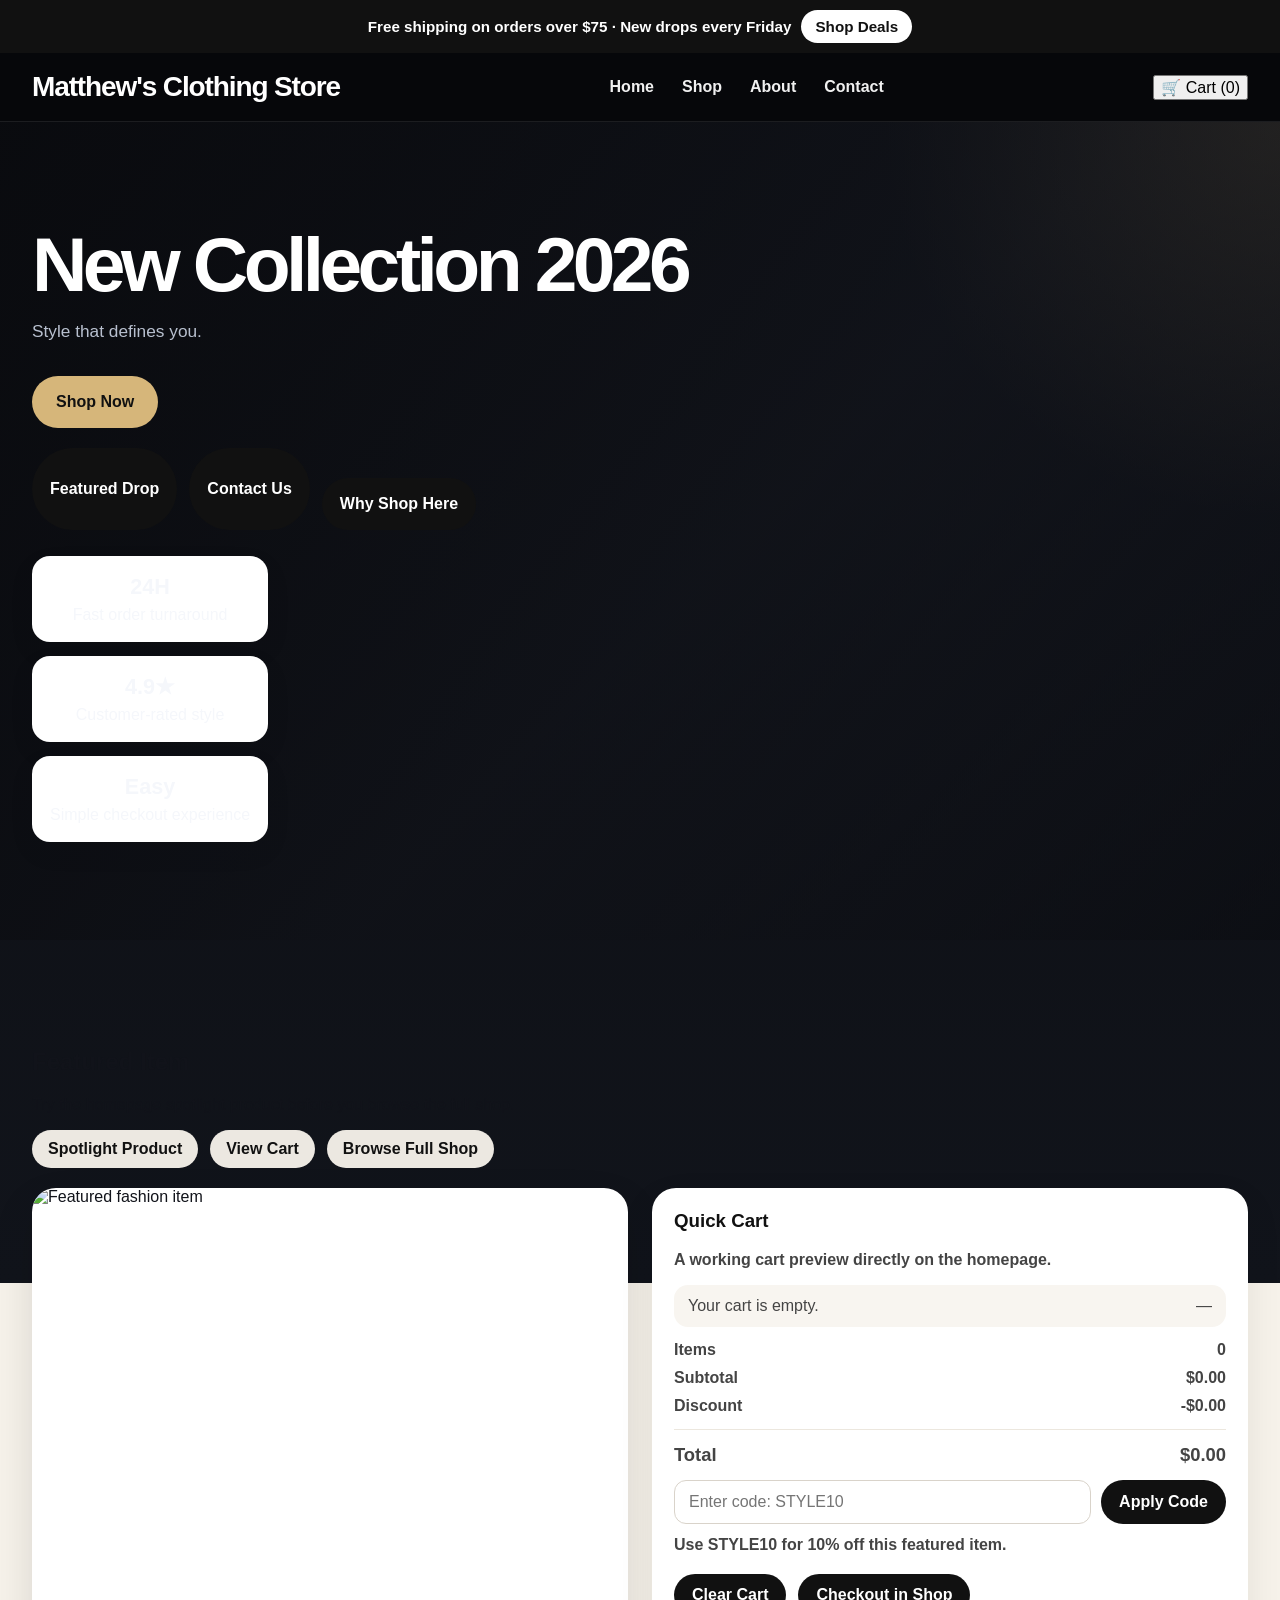
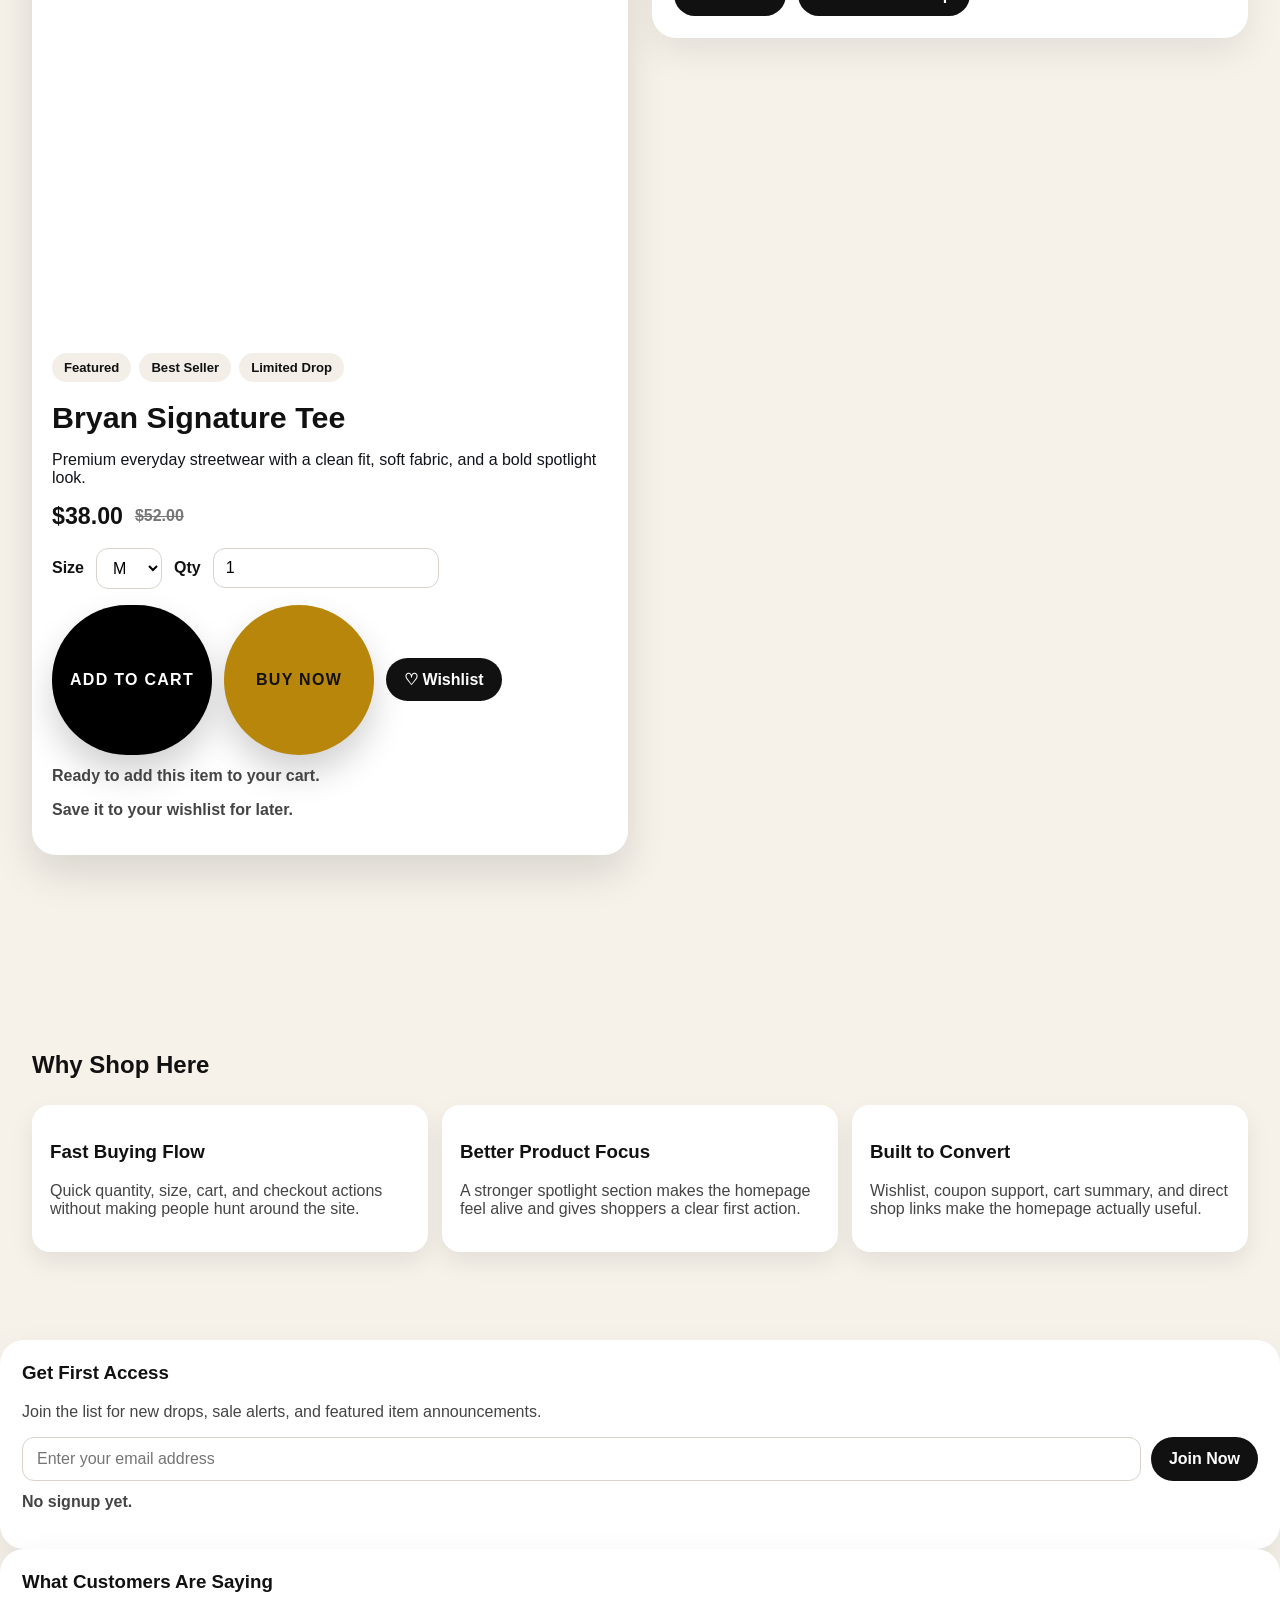
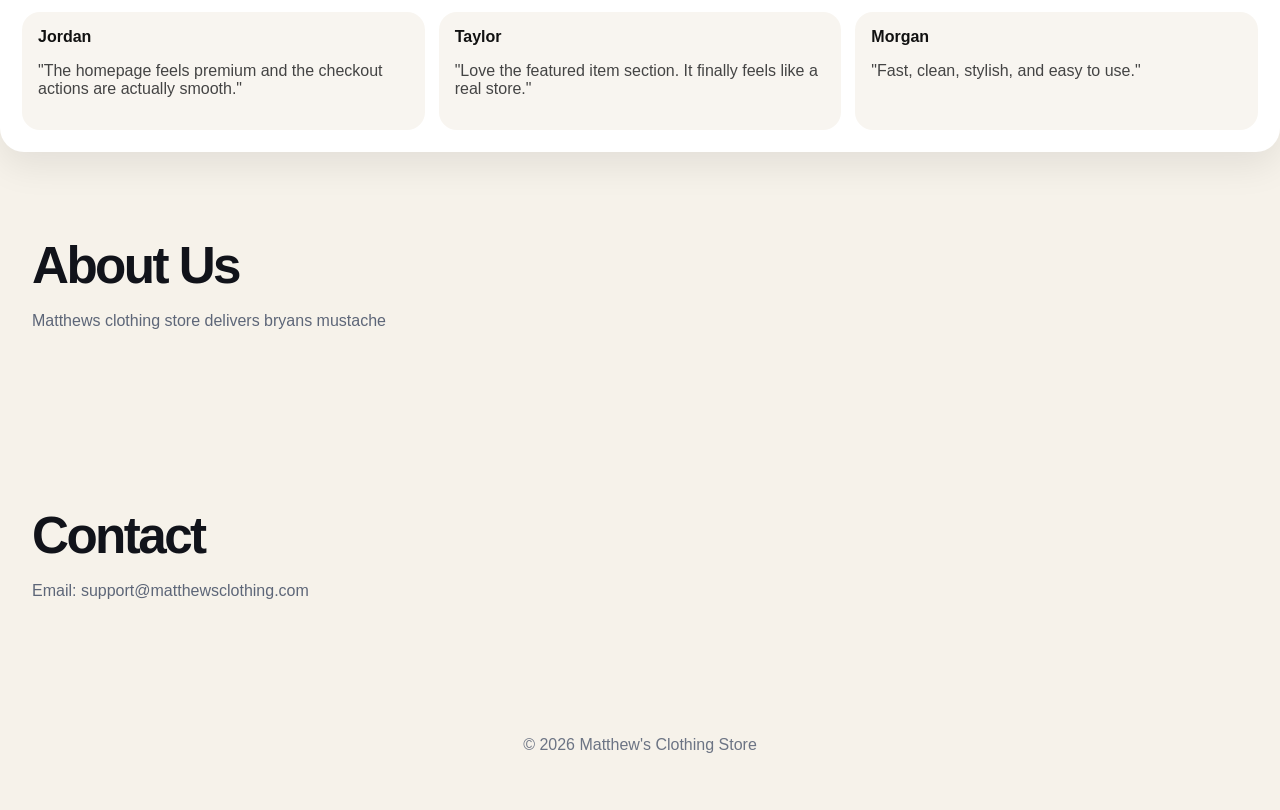
==== commit 904a127c: "text color" ====
--- a/index.html
+++ b/index.html
@@ -338,6 +338,47 @@
       border-radius: 18px;
       padding: 18px;
       box-shadow: 0 10px 25px rgba(0, 0, 0, 0.08);
+    }
+
+    #why-shop h2,
+    #newsletter h3,
+    .testimonials-panel h3 {
+      color: #111;
+    }
+
+    #why-shop > p,
+    #newsletter > p,
+    .testimonials-panel > p,
+    .success-message,
+    .section-note,
+    .cart-status,
+    .wishlist-status {
+      color: #444;
+    }
+
+    .benefit-card h3,
+    .testimonial strong,
+    .newsletter-panel label,
+    .cart-panel h3,
+    .featured-product-content h3 {
+      color: #111;
+    }
+
+    .benefit-card p,
+    .testimonial p,
+    .newsletter-panel p,
+    .cart-panel p,
+    .cart-summary-line,
+    .cart-items li,
+    .coupon-row input,
+    .newsletter-form input {
+      color: #444;
+    }
+
+    .newsletter-panel,
+    .testimonials-panel,
+    #why-shop {
+      color: #111;
     }
 
     @media (max-width: 700px) {
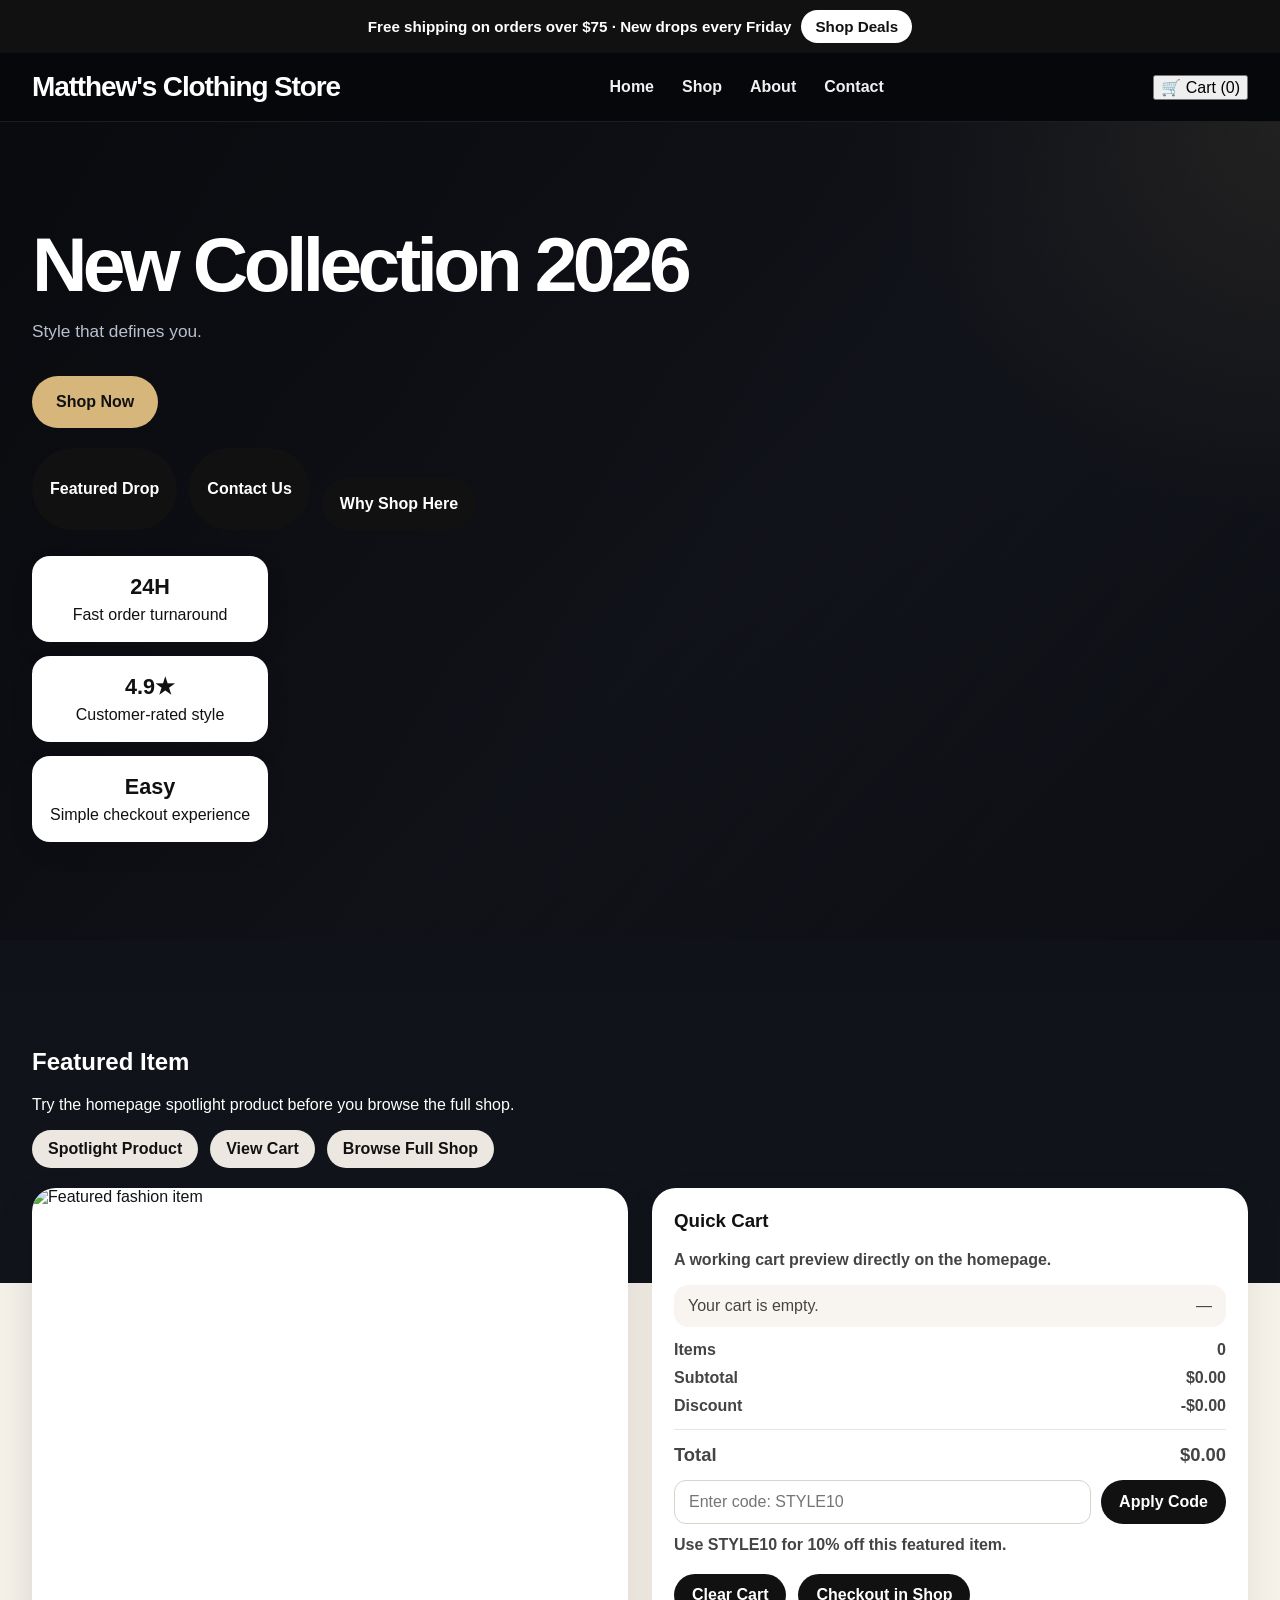
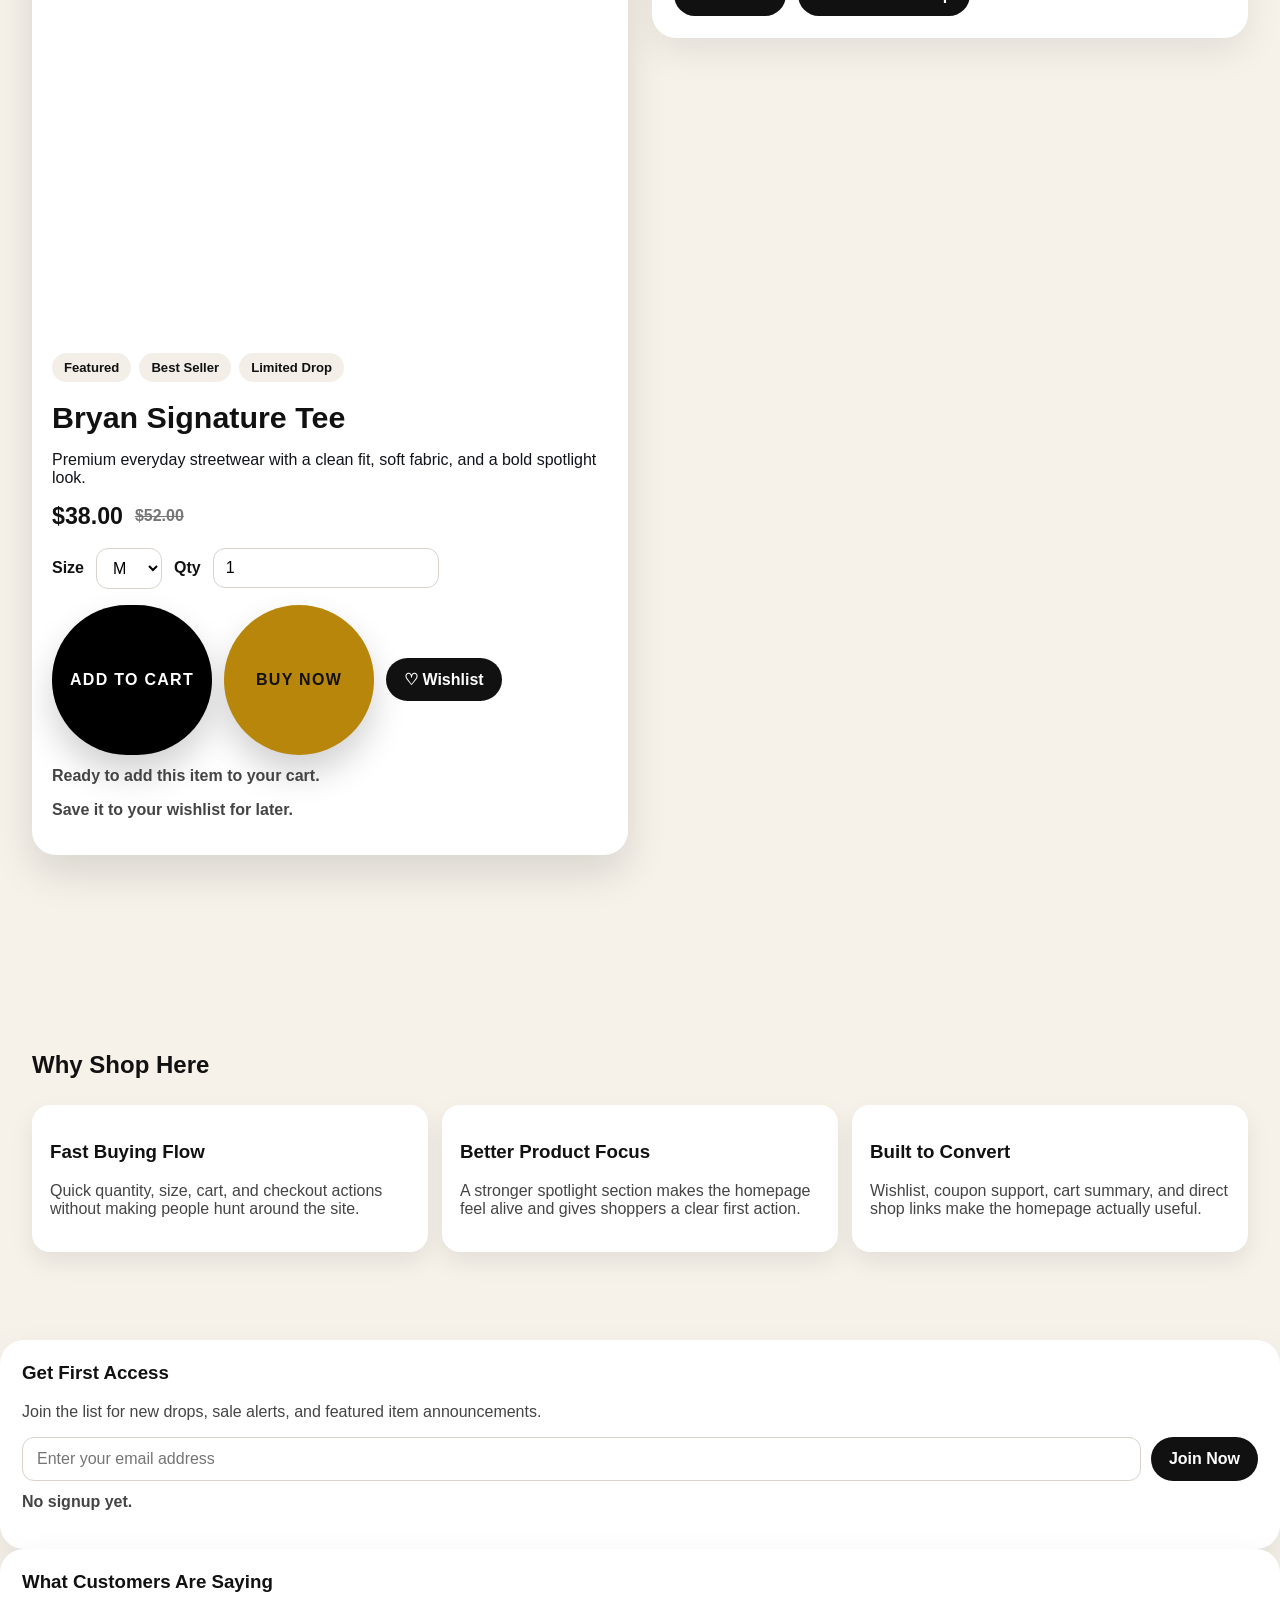
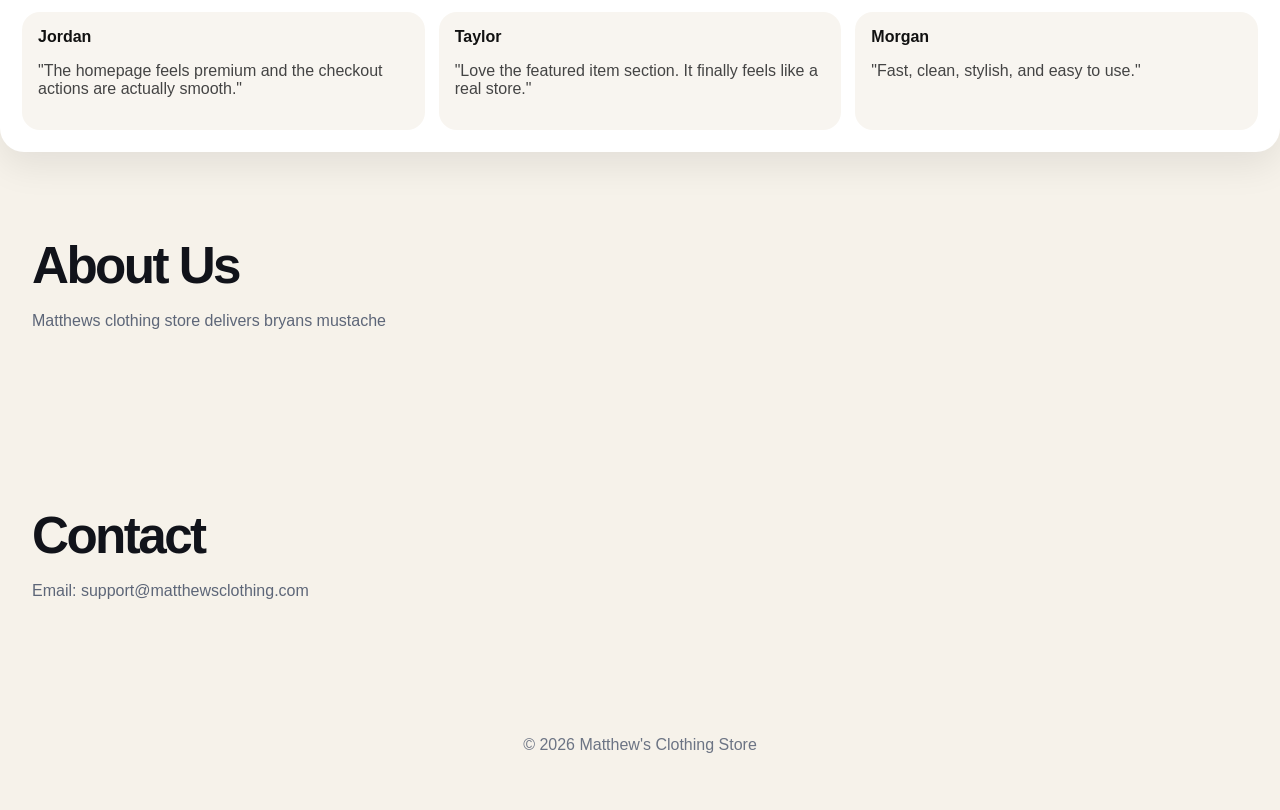
==== commit 5890b5c0: "text color" ====
--- a/index.html
+++ b/index.html
@@ -65,6 +65,11 @@
       box-shadow: 0 10px 25px rgba(0, 0, 0, 0.08);
       text-align: center;
     }
+    .site-stats .stat-card,
+    .site-stats .stat-card strong,
+    .site-stats .stat-card span {
+      color: #111;
+    }
 
     .stat-card strong {
       display: block;
@@ -128,6 +133,10 @@
     .featured-product-content h3 {
       margin: 0 0 10px;
       font-size: 1.9rem;
+    }
+    #featured h2,
+    #featured > p {
+      color: #fff;
     }
 
     .price-row {
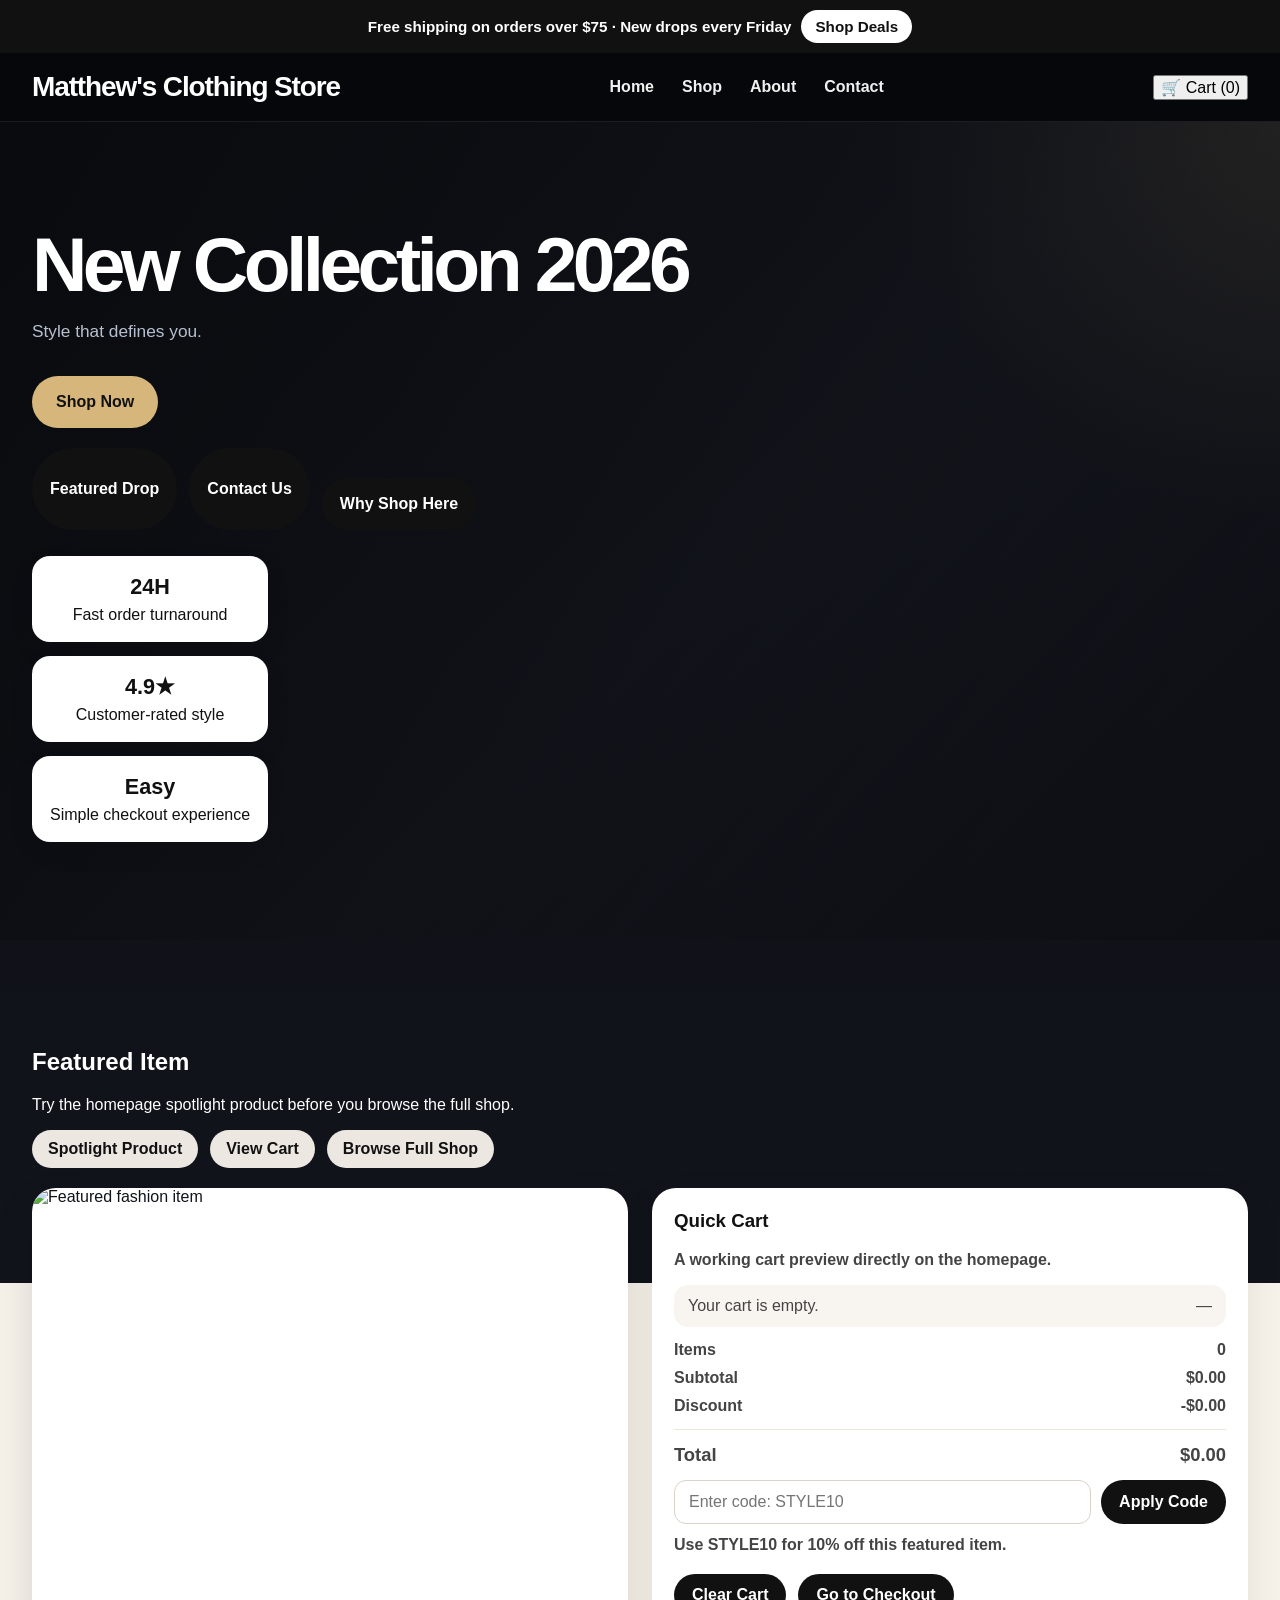
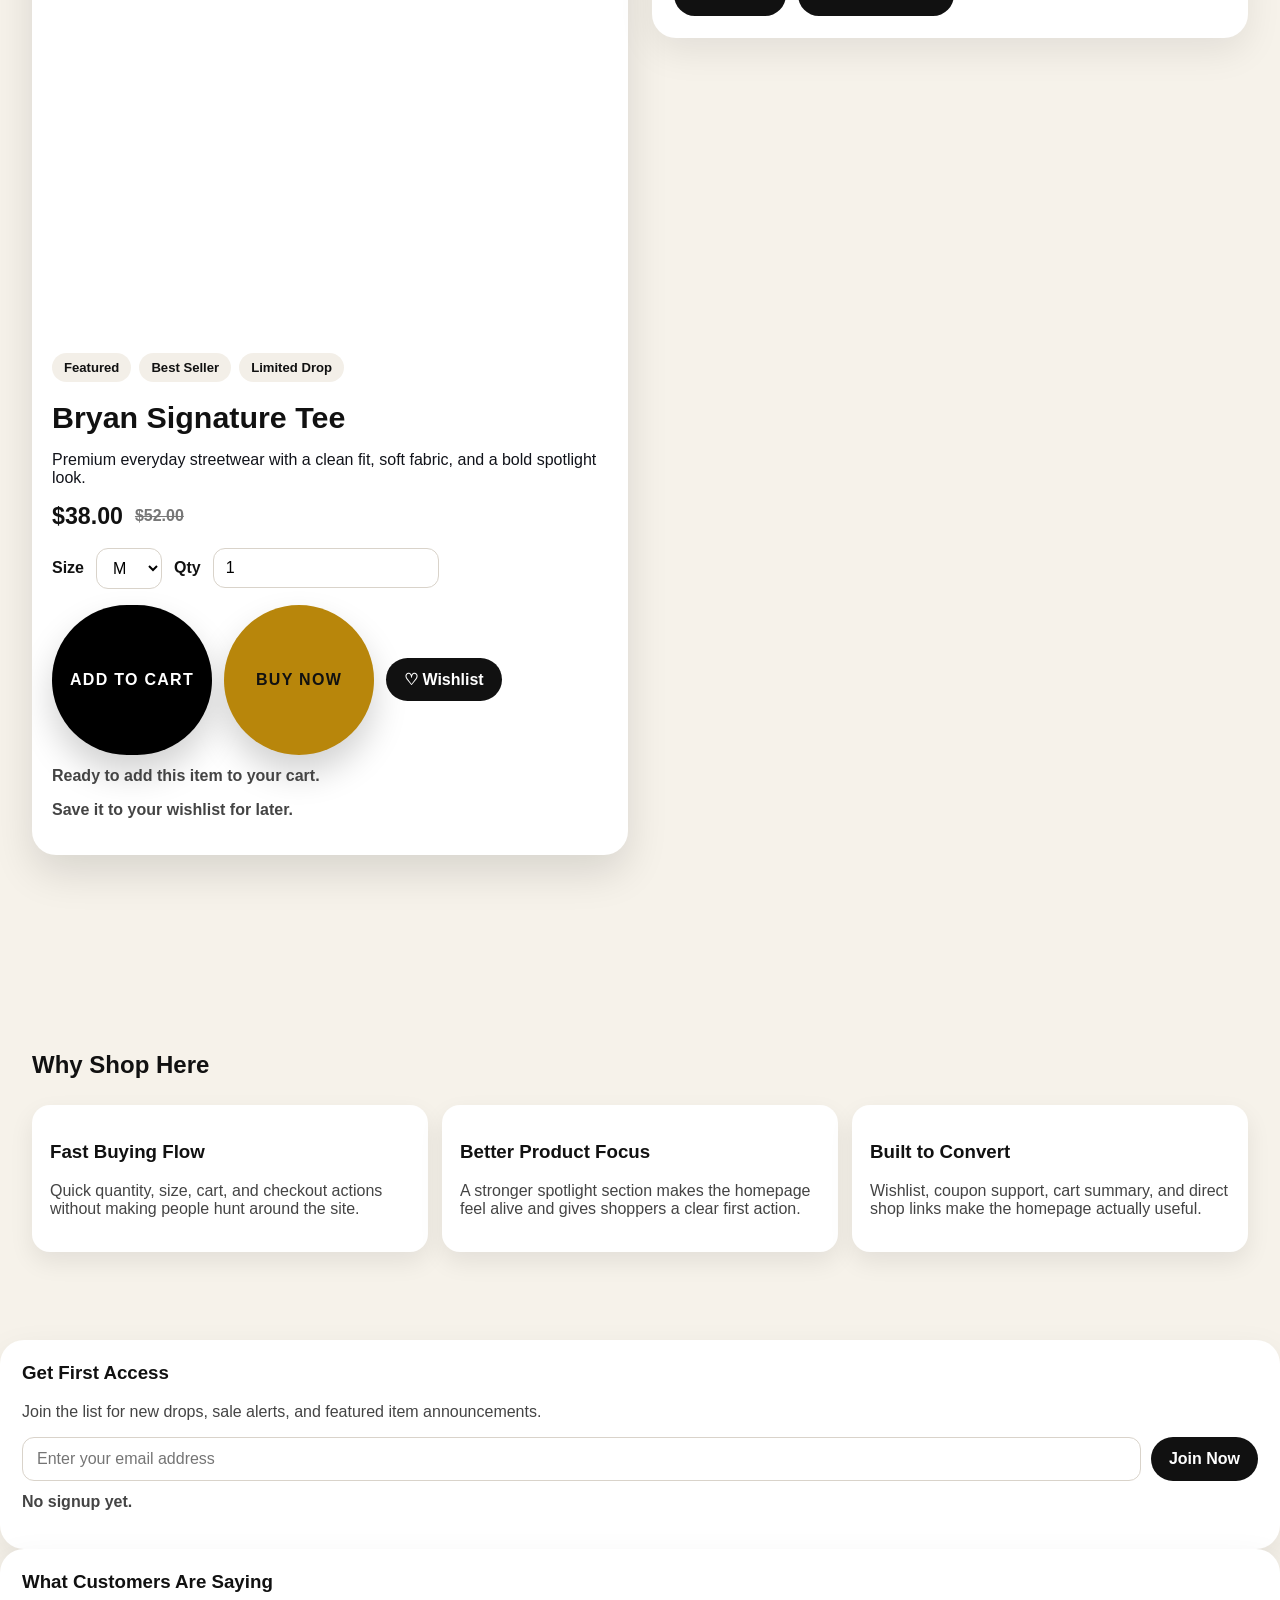
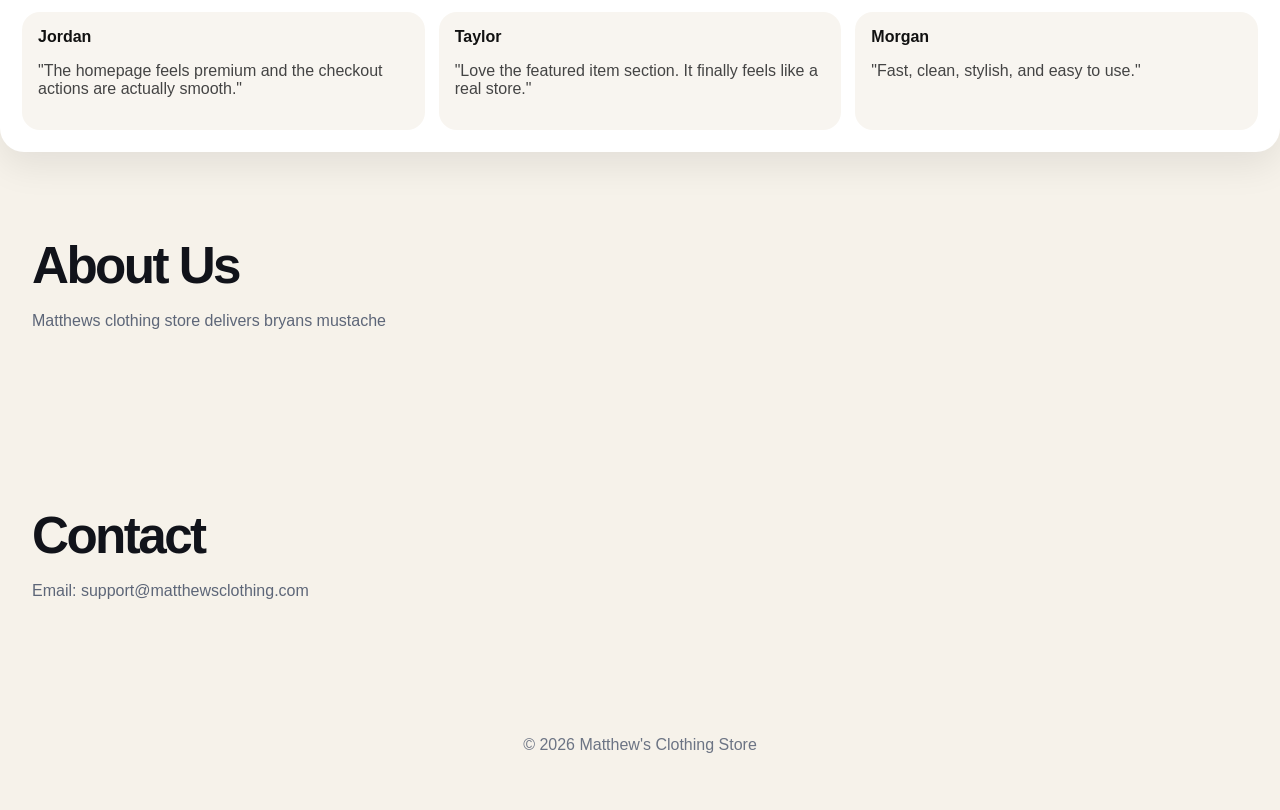
==== commit f6fe4f39: "cart" ====
--- a/index.html
+++ b/index.html
@@ -498,7 +498,7 @@
       <p class="success-message" id="couponMessage">Use STYLE10 for 10% off this featured item.</p>
       <div class="quick-actions">
         <button class="clear-cart-btn" id="clearCartBtn" type="button">Clear Cart</button>
-        <button type="button" onclick="window.location.href='shop.html'">Checkout in Shop</button>
+        <button type="button" id="goToCheckoutBtn">Go to Checkout</button>
       </div>
     </div>
   </div>
@@ -566,15 +566,17 @@
   <p>© 2026 Matthew's Clothing Store</p>
 </footer>
 
-</script src="script.js"></script>
+</script>
 <script>
+  const CART_STORAGE_KEY = 'matthewsClothingCart';
   const featuredProduct = {
+    id: 'featured-bryan-signature-tee',
     name: 'Bryan Signature Tee',
     price: 38,
-    description: 'Premium everyday streetwear with a clean fit, soft fabric, and a bold spotlight look.'
+    description: 'Premium everyday streetwear with a clean fit, soft fabric, and a bold spotlight look.',
+    image: 'https://images.unsplash.com/photo-1515886657613-9f3515b0c78f?auto=format&fit=crop&w=900&q=80'
   };
 
-  const cart = [];
   let appliedDiscount = 0;
 
   const cartCount = document.getElementById('cartCount');
@@ -591,7 +593,42 @@
     return `$${value.toFixed(2)}`;
   }
 
+  function getCart() {
+    try {
+      const storedCart = localStorage.getItem(CART_STORAGE_KEY);
+      return storedCart ? JSON.parse(storedCart) : [];
+    } catch (error) {
+      console.error('Unable to read cart from storage.', error);
+      return [];
+    }
+  }
+
+  function saveCart(cart) {
+    localStorage.setItem(CART_STORAGE_KEY, JSON.stringify(cart));
+  }
+
+  function addItemToCart(product) {
+    const cart = getCart();
+    const existingItem = cart.find(item => item.id === product.id && item.size === product.size);
+
+    if (existingItem) {
+      existingItem.quantity += product.quantity;
+    } else {
+      cart.push(product);
+    }
+
+    saveCart(cart);
+    renderCart();
+  }
+
+  function clearCart() {
+    localStorage.removeItem(CART_STORAGE_KEY);
+    appliedDiscount = 0;
+    renderCart();
+  }
+
   function renderCart() {
+    const cart = getCart();
     const itemCount = cart.reduce((sum, item) => sum + item.quantity, 0);
     const subtotal = cart.reduce((sum, item) => sum + (item.price * item.quantity), 0);
     const discountValue = subtotal * appliedDiscount;
@@ -619,20 +656,23 @@
   document.getElementById('addToCartBtn').addEventListener('click', () => {
     const size = document.getElementById('sizeSelect').value;
     const quantity = Math.max(1, Number(document.getElementById('quantityInput').value) || 1);
-    cart.push({
+
+    addItemToCart({
+      id: featuredProduct.id,
       name: featuredProduct.name,
       price: featuredProduct.price,
       size,
-      quantity
+      quantity,
+      image: featuredProduct.image
     });
+
     cartStatus.textContent = `${featuredProduct.name} added to cart.`;
-    renderCart();
   });
 
   document.getElementById('buyNowBtn').addEventListener('click', () => {
     document.getElementById('addToCartBtn').click();
-    cartStatus.textContent = 'Added to cart. Redirecting you to the full shop next.';
-    window.location.href = 'shop.html';
+    cartStatus.textContent = 'Added to cart. Taking you to checkout.';
+    window.location.href = 'checkout.html';
   });
 
   document.getElementById('wishlistBtn').addEventListener('click', () => {
@@ -640,11 +680,9 @@
   });
 
   document.getElementById('clearCartBtn').addEventListener('click', () => {
-    cart.length = 0;
-    appliedDiscount = 0;
+    clearCart();
     couponMessage.textContent = 'Cart cleared. Use STYLE10 for 10% off this featured item.';
     cartStatus.textContent = 'Cart reset.';
-    renderCart();
   });
 
   document.getElementById('applyCouponBtn').addEventListener('click', () => {
@@ -682,6 +720,12 @@
     document.getElementById('featuredCard').scrollIntoView({ behavior: 'smooth', block: 'center' });
   });
 
+  document.getElementById('goToCheckoutBtn').addEventListener('click', () => {
+    window.location.href = 'checkout.html';
+  });
+
+  window.addEventListener('storage', renderCart);
+
   renderCart();
 </script>
 </body>
